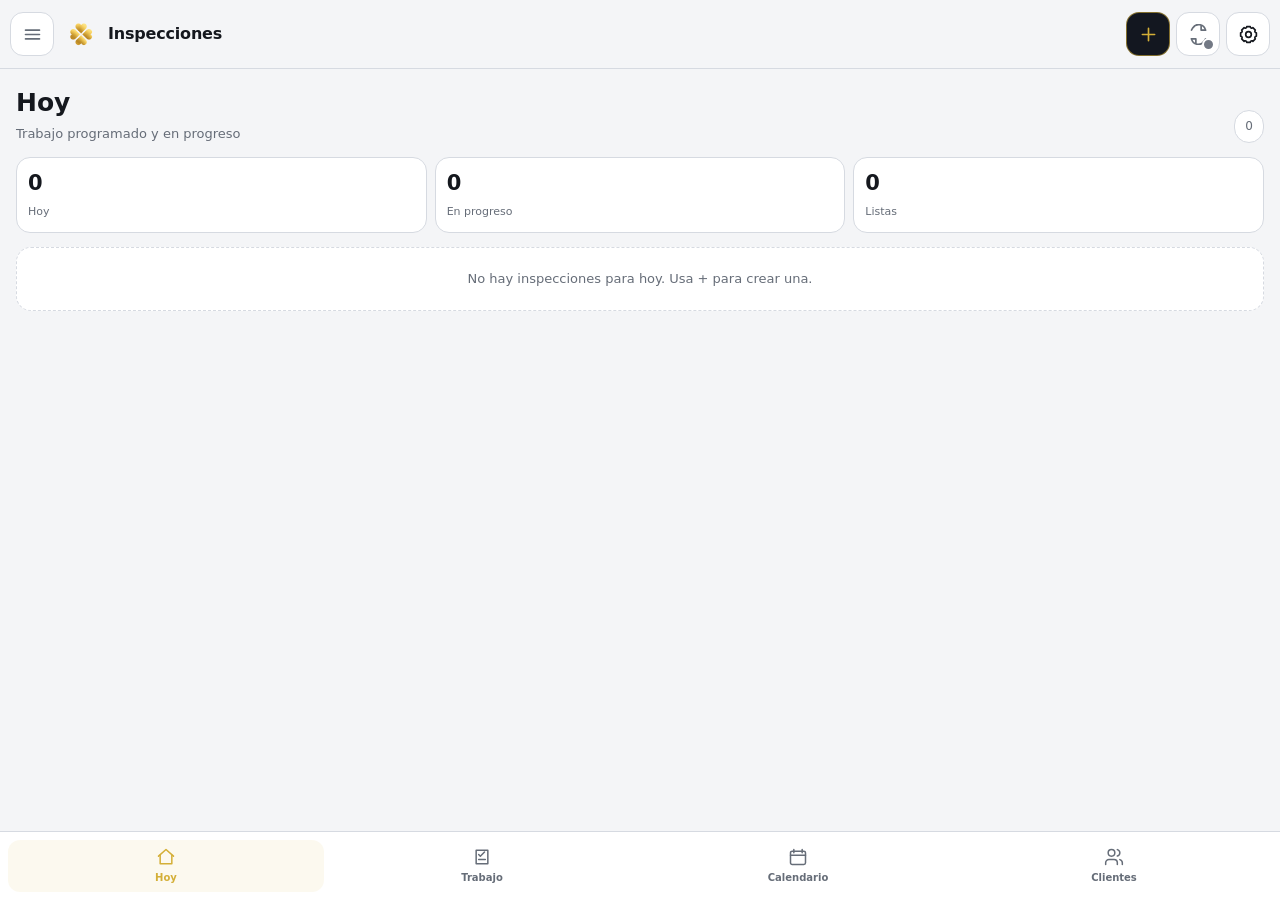
==== index.html @ 99ca2f62 "Implement approved Clover shared header v1.1 — Inspection v0.9.4 DEV Exact reviewed patch verified b" ====
<!doctype html>
<html lang="es-MX">
<head>
<meta charset="utf-8">
<meta name="viewport" content="width=device-width,initial-scale=1,maximum-scale=1,user-scalable=no,viewport-fit=cover">
<meta name="theme-color" content="#F4F5F7" id="themeMeta">
<meta name="apple-mobile-web-app-capable" content="yes">
<meta name="apple-mobile-web-app-status-bar-style" content="black-translucent" id="statusBarMeta">
<meta name="apple-mobile-web-app-title" content="Clover Inspecciones">
<link rel="manifest" href="./manifest.webmanifest">
<link rel="apple-touch-icon" href="./icon-192.png">
<link rel="stylesheet" href="./styles.css?v=094">
<link rel="stylesheet" href="./shared-header.css?v=094">
<title>Clover — Inspecciones</title>
<script>
(()=>{let theme='light';try{theme=localStorage.getItem('clover-inspection-theme')||'light'}catch(e){}if(theme==='system')theme=matchMedia('(prefers-color-scheme: dark)').matches?'dark':'light';const dark=theme==='dark';document.documentElement.dataset.theme=theme;document.documentElement.style.colorScheme=dark?'dark':'light';document.getElementById('themeMeta').content=dark?'#0F1117':'#F4F5F7';document.getElementById('statusBarMeta').content=dark?'black-translucent':'default'})();
</script>
</head>
<body>
<div id="updateBanner" class="update-banner hidden"><div><strong id="updateBannerText">Actualización disponible</strong><div class="small" id="updateBannerSub">Tus datos locales se conservarán.</div><div class="actions"><button id="updateLater" type="button">Más tarde</button><button id="updateNow" type="button" class="brand">Actualizar</button></div></div></div>

<header id="cloverHeader" class="app-topbar shared-shell-header" data-header-contract="1.1">
  <button id="workspaceMenuBtn" class="shell-iconbtn shell-menu shell-neutral" type="button" disabled aria-label="Cambiar espacio de trabajo" title="Cambiar espacio de trabajo"><svg viewBox="0 0 24 24" aria-hidden="true"><path d="M4 7h16M4 12h16M4 17h16"/></svg></button>
  <button id="cloverHomeBtn" class="shell-brandmark" type="button" disabled aria-label="Inicio de Clover" title="Inicio de Clover"><img src="./brand-mark.png" alt="" aria-hidden="true"></button>
  <div class="workspace-name"><strong id="brandSubtitle">Inspec<wbr>ciones</strong></div>
  <div class="shell-actions">
    <button id="globalNewBtn" class="shell-iconbtn shell-create" type="button" disabled aria-label="Nueva inspección" title="Nueva inspección"><svg viewBox="0 0 24 24" aria-hidden="true"><path d="M12 5v14M5 12h14"/></svg></button>
    <button id="syncNowBtn" class="shell-iconbtn shell-sync shell-neutral sync-state-local" type="button" disabled aria-label="Datos y sincronización" title="Datos y sincronización"><svg viewBox="0 0 24 24" aria-hidden="true"><path d="M20 7h-5V2"/><path d="M20 7a8 8 0 0 0-14.6-2.5L4 7"/><path d="M4 17h5v5"/><path d="M4 17a8 8 0 0 0 14.6 2.5L20 17"/></svg><span id="syncStatusDot" class="shell-status-dot" aria-hidden="true"></span></button>
    <button id="settingsBtn" class="shell-iconbtn shell-settings shell-neutral" type="button" disabled aria-label="Ajustes" title="Ajustes"><svg viewBox="0 0 24 24" aria-hidden="true"><path d="M12 15.2a3.2 3.2 0 1 0 0-6.4 3.2 3.2 0 0 0 0 6.4Z"/><path d="M19.4 15a1.7 1.7 0 0 0 .3 1.9l.1.1-2.8 2.8-.1-.1a1.7 1.7 0 0 0-1.9-.3 1.7 1.7 0 0 0-1 1.5V21h-4v-.1a1.7 1.7 0 0 0-1-1.5 1.7 1.7 0 0 0-1.9.3l-.1.1L4.2 17l.1-.1a1.7 1.7 0 0 0 .3-1.9A1.7 1.7 0 0 0 3.1 14H3v-4h.1a1.7 1.7 0 0 0 1.5-1 1.7 1.7 0 0 0-.3-1.9L4.2 7 7 4.2l.1.1a1.7 1.7 0 0 0 1.9.3 1.7 1.7 0 0 0 1-1.5V3h4v.1a1.7 1.7 0 0 0 1 1.5 1.7 1.7 0 0 0 1.9-.3l.1-.1L19.8 7l-.1.1a1.7 1.7 0 0 0-.3 1.9 1.7 1.7 0 0 0 1.5 1h.1v4h-.1a1.7 1.7 0 0 0-1.5 1Z"/></svg></button>
  </div>
</header>

<main id="workspaceView" class="workspace-shell">
  <section class="workspace-pane" data-workspace-pane="today">
    <div class="pagehead"><div><h1 id="todayTitle">Hoy</h1><p id="todaySub">Trabajo programado y en progreso</p></div><span id="todayCountPill" class="page-pill">0</span></div>
    <div class="summary"><div class="metric"><strong id="metricToday">0</strong><span id="metricTodayLabel">Hoy</span></div><div class="metric"><strong id="metricActive">0</strong><span id="metricActiveLabel">En progreso</span></div><div class="metric"><strong id="metricReady">0</strong><span id="metricReadyLabel">Listas</span></div></div>
    <div id="todayJobs" class="list"></div>
  </section>

  <section class="workspace-pane hidden" data-workspace-pane="work">
    <div class="pagehead"><div><h1 id="workTitle">Trabajo</h1><p id="workSub">Inspecciones locales</p></div><span id="activeWorkBadgePill" class="page-pill">0</span></div>
    <input id="workSearch" class="search" type="search" autocomplete="off" placeholder="Buscar cliente, ubicación o unidad…">
    <div id="workFilters" class="filterchips"><button type="button" class="filtertag active" data-work-filter="active">Activas</button><button type="button" class="filtertag" data-work-filter="ready">Listas</button><button type="button" class="filtertag" data-work-filter="complete">Completadas</button><button type="button" class="filtertag" data-work-filter="all">Todas</button></div>
    <div id="activeJobs" class="list"></div>
  </section>

  <section class="workspace-pane hidden" data-workspace-pane="calendar">
    <div class="pagehead"><div><h1 id="calendarTitle">Calendario</h1><p id="calendarSub">Inspecciones por fecha</p></div></div>
    <div class="calendar-jump"><button id="calendarToday" type="button" class="secondary-sheet compact">Hoy</button><span id="calendarSelectedLabel" class="small"></span></div>
    <section class="calendar-card"><div class="calendar-nav"><button id="calendarPrev" class="cal-nav-btn" type="button" aria-label="Mes anterior">‹</button><div id="calendarDateLabel" class="calendar-month"></div><button id="calendarNext" class="cal-nav-btn" type="button" aria-label="Mes siguiente">›</button></div><div id="calendarWeek" class="calendar-week"></div><div id="calendarGrid" class="calendar-grid"></div></section>
    <h3 id="calendarAgendaHeading" class="agenda-heading"></h3><div id="calendarJobs" class="agenda-list"></div>
  </section>

  <section class="workspace-pane hidden" data-workspace-pane="clients">
    <div class="pagehead"><div><h1 id="clientsTitle">Clientes</h1><p id="clientsSub">Inspecciones y equipos por cliente</p></div></div>
    <div id="clientsList" class="list"></div><div id="clientDetail" class="hidden"></div>
  </section>
</main>

<nav id="workspaceNav" class="bottomnav" aria-label="Navegación principal">
  <button type="button" class="navitem active" data-workspace-tab="today"><svg viewBox="0 0 24 24" aria-hidden="true"><path d="m3 11 9-8 9 8"/><path d="M5 10v10h14V10"/></svg><small id="navToday">Hoy</small></button>
  <button type="button" class="navitem" data-workspace-tab="work"><svg viewBox="0 0 24 24" aria-hidden="true"><path d="M5 4h14v16H5z"/><path d="m8 9 2 2 5-5M8 15h8"/></svg><small><span id="navWork">Trabajo</span> <span id="activeWorkBadge" class="nav-badge hidden"></span></small></button>
  <button type="button" class="navitem" data-workspace-tab="calendar"><svg viewBox="0 0 24 24" aria-hidden="true"><rect x="3" y="5" width="18" height="16" rx="2"/><path d="M7 3v4M17 3v4M3 10h18"/></svg><small id="navCalendar">Calendario</small></button>
  <button type="button" class="navitem" data-workspace-tab="clients"><svg viewBox="0 0 24 24" aria-hidden="true"><path d="M16 21v-2a4 4 0 0 0-4-4H6a4 4 0 0 0-4 4v2"/><circle cx="9" cy="7" r="4"/><path d="M22 21v-2a4 4 0 0 0-3-3.87M16 3.13a4 4 0 0 1 0 7.75"/></svg><small id="navClients">Clientes</small></button>
</nav>

<main id="inspectionView" class="inspection-shell hidden">
  <div class="work-mode-bar"><button id="backToWorkspace" type="button" class="work-back">← Trabajo</button><span id="currentInspectionType" class="inspection-type-pill"></span></div>

  <section class="card">
    <h2 id="sessionHeading"></h2>
    <div class="grid2">
      <div><label id="clientLabel"></label><input id="client" autocomplete="organization"></div>
      <div><label id="locationLabel"></label><input id="location" autocomplete="street-address"></div>
      <div><label id="techLabel"></label><input id="tech" autocomplete="name"></div>
      <div><label id="dateLabel"></label><input id="date" type="date"></div>
      <div style="grid-column:1/-1"><label id="sessionNotesLabel"></label><input id="sessionNotes"></div>
    </div>
  </section>

  <div class="toolbar"><button id="addUnit" type="button" class="add-unit"></button><span id="addUnitHelp" class="small"></span></div>
  <section class="card dashboard"><h2 id="unitsHeading"></h2><div class="fleet-progress"><div class="progress-track"><div id="fleetProgressBar" class="progress-bar"></div></div><div id="fleetProgressCopy" class="progress-copy"></div></div><div id="unitDashboard"></div></section>
  <div id="units"></div>
  <section class="card dashboard dashboard-bottom"><div class="fleet-progress"><div class="progress-track"><div id="fleetProgressBarBottom" class="progress-bar"></div></div><div id="fleetProgressCopyBottom" class="progress-copy"></div></div></section>
  <div class="toolbar"><button id="addUnitBottom" type="button" class="add-unit"></button></div>

  <section id="missingReviewCard" class="card missing"><h2 id="reviewHeading"></h2><div id="missingSummary" class="small"></div><div id="missingGroups"></div></section>
  <section class="card"><h2 id="closeHeading"></h2><div id="sessionFinishStatus" class="small"></div><div class="actions" style="margin-top:10px"><button id="finishSessionBtn" type="button" class="brand"></button></div></section>
  <div id="bottomActionStatus" class="bottom-status"></div>
  <div class="actions"><button id="backupBtn" type="button" class="primary"></button><button id="findingsCsvBtn" type="button"></button><button id="pdfBtn" type="button"></button><button id="clearBtn" type="button" class="danger"></button></div>
</main>
<button id="floatSave" type="button" class="float-save screen"></button>

<div id="sheetBackdrop" class="backdrop hidden"></div>
<section id="sheet" class="sheet hidden" aria-modal="true"></section>
<input id="importFile" type="file" accept=".json,application/json" hidden>

<dialog id="pdfDialog">
  <div class="dialog-head"><h2 id="pdfDialogTitle"></h2></div>
  <div class="dialog-body"><div id="pdfDialogHelp" class="small"></div><div id="pdfUnitOptions"></div><div id="pdfDialogStatus" class="small"></div><div class="dialog-actions"><button id="pdfCancelBtn" type="button"></button><button id="pdfGenerateBtn" type="button" class="brand"></button></div></div>
</dialog>

<dialog id="guidedPhotoDialog" class="guided-dialog">
  <div class="dialog-head"><h2 id="guidedPhotoDialogTitle"></h2><button id="guidedPhotoClose" type="button" aria-label="Cerrar">×</button></div>
  <div class="dialog-body">
    <div id="guidedPhotoProgress" class="guided-progress"></div>
    <div id="guidedPhotoCard" class="guided-card"><div class="guided-meta"><span id="guidedPhotoQid" class="qid"></span><span id="guidedPhotoRequirement"></span></div><h3 id="guidedPhotoTitle"></h3><p id="guidedPhotoHelp"></p><div id="guidedPhotoPreview" class="guided-preview hidden"><img id="guidedPhotoPreviewImg" alt=""></div><label id="guidedPhotoCaptureLabel" class="guided-capture"><span id="guidedPhotoCaptureText"></span><input id="guidedPhotoInput" type="file" accept="image/*"></label><div id="guidedPhotoPending"></div></div>
    <div class="dialog-actions guided-actions"><button id="guidedPhotoSkip" type="button"></button><button id="guidedPhotoRetake" type="button" class="hidden"></button><button id="guidedPhotoUse" type="button" class="brand hidden"></button><button id="guidedPhotoReviewSkipped" type="button" class="hidden"></button><button id="guidedPhotoOptional" type="button" class="brand hidden"></button><button id="guidedPhotoFinish" type="button"></button></div>
  </div>
</dialog>

<!-- Compatibility nodes used by the proven inspection engine; values are surfaced in Settings sheet. -->
<div class="hidden"><h1 id="headerTitle"></h1><p id="headerSub"></p><span id="versionChip"></span><div id="settingsHeading"></div><label id="languageLabel"></label><label id="themeLabel"></label><select id="languageSelect"><option value="es">Español</option><option value="en">English</option></select><select id="themeSelect"><option value="light">Claro</option><option value="dark">Oscuro</option><option value="system">Automático</option></select><div id="saveTitle"></div><div id="saveSub"></div><button id="settingsCloseBtn"></button><button id="persistBtn"></button><button id="importBtn"></button></div>

<script>window.CLOVER_PACKAGE_LANG='es';</script>
<script src="./shared-header.js?v=094"></script>
<script src="./app.js?v=094"></script>
</body>
</html>
---- styles.css ----
:root{
  --clover-bg:#E7E9EC;--clover-bg-secondary:#D9DCE1;--clover-surface:#F4F5F6;--clover-surface-strong:#ECEEF0;
  --clover-input:#FCFCFB;--clover-border:#B8BCC2;--clover-border-strong:#969CA5;
  --clover-text:#1A1D22;--clover-text-bright:#0F1116;--clover-text-muted:#666B73;
  --clover-dark:#131720;--clover-dark-2:#0F1116;--clover-gold:#D4AF37;--clover-gold-bright:#E2AE20;
  --clover-green:#2E7D32;--clover-green-soft:#E6F3E8;--clover-monitor:#4E8A62;--clover-monitor-soft:#E8F2EB;
  --clover-coral:#D94B4B;--clover-coral-soft:#F8E8E8;--clover-major:#A92F3A;--clover-major-soft:#F5E4E7;
  --clover-neutral:#5F6670;--clover-neutral-soft:#ECEEF1;--clover-link:#347FAE;
  --shadow:0 8px 24px rgba(15,17,22,.08)
}
*{box-sizing:border-box}
html{scroll-behavior:smooth}
body{margin:0;background:var(--clover-bg);font-family:system-ui,-apple-system,BlinkMacSystemFont,"Segoe UI",Roboto,Arial,sans-serif;color:var(--clover-text);font-size:16px;line-height:1.4}
button,input,select,textarea{font:inherit}
button{cursor:pointer}
header{background:var(--clover-dark);color:#fff;border-bottom:4px solid var(--clover-gold);padding:16px}
.head{max-width:1040px;margin:auto;display:flex;gap:14px;align-items:center}.head-copy{flex:1;min-width:0}.head-tools{margin-left:auto;display:flex;align-items:center}.settings-trigger{display:inline-flex;align-items:center;gap:7px;min-height:42px;padding:8px 10px;border:1px solid #4A505B;border-radius:12px;background:#1D222C;color:#F3F4F5;white-space:nowrap}.settings-trigger .dot{margin:0;width:9px;height:9px}.settings-trigger .gear{color:var(--clover-gold);font-size:17px}.head img{width:78px;height:78px;object-fit:contain;background:#fff;border-radius:16px;padding:6px}.head h1{font-size:22px;line-height:1.16;margin:0;color:#fff}.head p{margin:6px 0 0;color:#D7DADE;font-size:14px}.version-chip{display:inline-block;margin-top:6px;color:var(--clover-gold);font-weight:800;font-size:12px}
main{max-width:1040px;margin:auto;padding:14px 14px 110px}.card,.notice,.feedback,.settings-panel{background:var(--clover-surface);border:1px solid var(--clover-border);border-radius:18px;padding:14px;margin:12px 0;box-shadow:0 1px 0 rgba(255,255,255,.5)}
.notice{border-left:5px solid var(--clover-gold)}.feedback{background:#EEF0F2}.settings-panel{border-top:3px solid var(--clover-gold)}.settings-head{display:flex;align-items:center;justify-content:space-between;gap:10px;margin-bottom:8px}.settings-head h2{margin:0}.settings-grid{display:grid;grid-template-columns:1fr;gap:10px}.settings-save{display:flex;gap:10px;align-items:flex-start;padding:10px;border:1px solid var(--clover-border);border-radius:12px;background:var(--clover-surface-strong)}@media(min-width:720px){.settings-grid{grid-template-columns:1fr 1fr}}.save-left{display:flex;gap:10px;align-items:flex-start}.dot{width:12px;height:12px;border-radius:50%;background:var(--clover-gold);margin-top:7px;flex:0 0 auto}.dot.ok{background:var(--clover-green)}.dot.bad{background:var(--clover-coral)}.save-title{font-weight:900;font-size:17px}.small{font-size:13px;color:var(--clover-text-muted)}
h2{margin:0 0 10px;font-size:20px;color:var(--clover-dark)}h3{margin:0 0 8px;font-size:18px}
label{display:block;font-weight:800;margin:9px 0 5px}.q-label{display:block}.q-meta{display:flex;gap:7px;align-items:center;flex-wrap:wrap;margin-bottom:5px}.q-text{display:block;font-weight:900}.required-tag{font-size:11px;color:#66520E;background:#FFF6CF;border:1px solid #DDC875;border-radius:999px;padding:2px 7px;font-weight:850}.q-label .q-text{font-weight:800}.qid{display:inline-flex;align-items:center;justify-content:center;min-width:42px;padding:2px 7px;border-radius:999px;background:#FFF8DD;border:1px solid #DDC36A;color:#775F12;font-size:12px;font-weight:900;letter-spacing:.02em}.optional-tag{font-size:11px;color:var(--clover-text-muted);font-weight:700}
input,select,textarea{width:100%;font-size:16px;min-height:46px;padding:10px 12px;border:1px solid var(--clover-border);border-radius:12px;background:var(--clover-input);color:var(--clover-text);outline:none}select{-webkit-appearance:none;appearance:none;padding-right:38px;background-image:linear-gradient(45deg,transparent 50%,var(--clover-text-muted) 50%),linear-gradient(135deg,var(--clover-text-muted) 50%,transparent 50%);background-position:calc(100% - 18px) 52%,calc(100% - 12px) 52%;background-size:6px 6px,6px 6px;background-repeat:no-repeat}input:focus,select:focus,textarea:focus{border-color:#8D7A35;box-shadow:0 0 0 3px rgba(212,175,55,.16)}textarea{min-height:82px;resize:vertical}input[type="date"]{display:block;width:100%!important;max-width:100%!important;min-width:0!important;inline-size:100%!important;max-inline-size:100%!important;min-inline-size:0!important;-webkit-appearance:none;appearance:none;overflow:hidden}.grid2,.grid3{display:grid;grid-template-columns:1fr;gap:10px}.grid2>*,.grid3>*{min-width:0}@media(min-width:720px){.grid2{grid-template-columns:1fr 1fr}.grid3{grid-template-columns:repeat(3,1fr)}}
button{min-height:44px;padding:10px 14px;border-radius:12px;border:1px solid var(--clover-border);background:var(--clover-input);color:var(--clover-text);font-weight:850}.primary{background:var(--clover-dark);border-color:var(--clover-dark);color:#fff}.brand{background:var(--clover-gold);border-color:var(--clover-gold);color:var(--clover-dark-2)}.add-unit{background:var(--clover-dark);border-color:var(--clover-dark);color:#fff}.add-unit::first-letter{color:var(--clover-gold)}.danger{color:var(--clover-coral);border-color:#D9A9A9}.toolbar,.actions{display:flex;gap:8px;flex-wrap:wrap;align-items:center}#addUnit,#addUnitBottom{margin-left:auto;margin-right:auto}
.unit-card{background:var(--clover-surface);border:1px solid var(--clover-border-strong);border-radius:18px;padding:14px;margin:14px 0;box-shadow:var(--shadow);scroll-margin-top:10px}.unit-head{display:flex;justify-content:space-between;align-items:flex-start;gap:10px}.unit-title{font-size:22px;font-weight:950;color:var(--clover-dark)}.badge{display:inline-flex;align-items:center;border-radius:999px;padding:5px 9px;background:var(--clover-neutral-soft);font-size:12px;font-weight:800;margin:3px 4px 2px 0}.badge.complete{background:#FFF6CF;color:#66520E;border:1px solid #DDC875}.badge.finalized{background:var(--clover-green-soft);color:#245F2A;border:1px solid #A9D1AD}.badge.finding{background:var(--clover-coral-soft);color:#8D3333;border:1px solid #E6B4B4}.unit-open{flex:1;min-width:0;border:0;background:transparent;padding:0;text-align:left;display:flex;justify-content:space-between;gap:10px;align-items:flex-start;color:inherit}.unit-open:hover{background:transparent}.unit-open>span:first-child{min-width:0}.unit-chevron{font-size:20px;color:var(--clover-text-muted);padding:5px 2px}.unit.collapsed .unit-content{display:none}.unit.collapsed{box-shadow:none}.unit.collapsed .unit-head{align-items:center}
.steps{margin-top:12px}.step{border:1px solid var(--clover-border);border-radius:15px;overflow:hidden;margin:10px 0;background:var(--clover-input);scroll-margin-top:10px}.step summary{list-style:none;cursor:pointer;background:var(--clover-surface-strong);padding:13px;display:flex;gap:11px;align-items:flex-start}.step summary::-webkit-details-marker{display:none}.num{display:flex;align-items:center;justify-content:center;min-width:42px;height:42px;border-radius:50%;background:var(--clover-dark);color:var(--clover-gold);font-weight:950;border:1px solid #2D3440}.step-title{font-weight:950;font-size:18px;color:var(--clover-dark)}.step-subtitle{display:block;color:var(--clover-text-muted);font-size:12px;margin-top:2px}.step-status{display:block;color:var(--clover-text-muted);font-size:13px;margin-top:4px}.step-status.complete{color:#6B5715;font-weight:850}.step-body{padding:14px;border-top:1px solid var(--clover-border)}
.quick{display:flex;gap:7px;flex-wrap:wrap}.chip{position:relative}.chip input{position:absolute;opacity:0;pointer-events:none}.chip span{display:inline-flex;align-items:center;justify-content:center;min-height:40px;padding:8px 12px;border:1px solid var(--clover-border);border-radius:999px;background:var(--clover-input);font-size:14px;font-weight:750}.chip input:checked+span{background:#FBEAEC;border-color:var(--clover-coral);color:#963839}
.check-item{border:1px solid #C9CDD2;border-radius:13px;padding:11px;margin:9px 0;background:#FAFAF9}.item-name{font-weight:900;margin-bottom:8px;display:block}.item-name .qid{margin-top:0}.item-name .q-text{font-size:16px;line-height:1.25}.item-help{font-size:12px;color:var(--clover-text-muted);margin:-3px 0 9px}.status-control{display:grid;grid-template-columns:minmax(126px,.9fr) minmax(150px,1.35fr);gap:8px;align-items:stretch;min-width:0}.status-primary,.status-more{min-height:52px;min-width:0}.status-primary{border:1px solid #9DBFA0;background:var(--clover-green-soft);color:#245F2A;white-space:normal;overflow-wrap:normal;word-break:normal;hyphens:none;line-height:1.15;padding:8px 7px;display:flex;align-items:center;justify-content:center;text-align:center}.status-primary.active{background:var(--clover-green);border-color:var(--clover-green);color:#fff}.status-more{border:1px solid var(--clover-border);background:var(--clover-input);font-weight:850;font-size:15px;padding:8px 32px 8px 10px;white-space:nowrap}.status-more.monitor-selected{border-color:var(--clover-monitor);background:var(--clover-monitor-soft);color:#2F6942}.status-more.repair-selected{border-color:var(--clover-coral);background:var(--clover-coral-soft);color:#913434}.status-more.major-selected{border-color:var(--clover-major);background:var(--clover-major-soft);color:#7A2630}.status-more.neutral-selected{border-color:#90959C;background:var(--clover-neutral-soft);color:#4D535B}.status-more.observed-selected{border-color:var(--clover-coral);background:var(--clover-coral-soft);color:#913434}.status-more.functional-selected{border-color:var(--clover-coral);background:var(--clover-coral-soft);color:#913434}
@media(max-width:380px){.status-control{grid-template-columns:1fr}.status-primary,.status-more{width:100%}}
.detail{display:none;margin-top:10px;padding-top:10px;border-top:1px dashed #C8CCD1}.check-item.show-detail .detail{display:block}.detail .classification-wrap.hidden,.detail .unable-wrap.hidden{display:none}.history-select{margin-top:4px}.history-extra{display:none;margin-top:10px;padding-top:10px;border-top:1px dashed #C8CCD1}.check-item.show-history-extra .history-extra{display:block}
.search-wrap{position:relative}.search-wrap.has-clear input{padding-right:44px}.search-clear{position:absolute;right:7px;top:50%;transform:translateY(-50%);z-index:3;width:32px;min-width:32px;height:32px;min-height:32px;padding:0;border-radius:50%;border:1px solid var(--clover-border);background:var(--clover-surface);color:var(--clover-text-muted);font-size:22px;line-height:1}.search-clear:focus{outline:2px solid var(--clover-gold);outline-offset:1px}.suggest{position:absolute;z-index:100;left:0;right:0;top:100%;background:#fff;border:1px solid var(--clover-border);border-radius:11px;box-shadow:var(--shadow);overflow:hidden}.suggest.hidden{display:none}.suggest button{width:100%;border:0;border-radius:0;text-align:left;background:#fff;border-bottom:1px solid #E6E8EB}.hidden{display:none!important}.other-input{margin-top:10px}
.capacity-wrap{display:grid;grid-template-columns:minmax(0,1fr) auto;gap:8px}.unit-toggle{display:inline-flex;border:1px solid var(--clover-border);border-radius:12px;overflow:hidden;background:var(--clover-input);min-height:46px}.unit-toggle button{border:0;border-radius:0;min-width:54px;background:var(--clover-input);color:var(--clover-text-muted)}.unit-toggle button.active{background:var(--clover-dark);color:var(--clover-gold)}
.mark-normal{background:#EDF3EE;border-color:#B7CBBB;color:#2D6438}.continue{margin-top:10px;background:#D7DADE;border-color:#C2C6CB;color:#5A6068}.continue.ready{background:var(--clover-gold);border-color:var(--clover-gold);color:var(--clover-dark-2)}
.req-badge{display:inline-flex;margin-left:5px;padding:2px 7px;border-radius:999px;background:#FFF3C2;border:1px solid #D8BC55;color:#6E5710;font-size:11px;font-weight:850}.evidence-requirement{vertical-align:middle}.baseline-progress{padding:9px 10px;background:#EEF0F2;border-radius:10px;border:1px solid #D4D7DB;margin-bottom:10px}.concern-detail{margin-top:10px;padding:12px;border:1px solid var(--clover-border);border-left:4px solid var(--clover-gold);border-radius:12px;background:#F8F8F7}.concern-title{font-size:16px;margin-bottom:8px}.evidence-slot{border:1px solid var(--clover-border);border-radius:14px;background:#F7F8F8;padding:12px;margin:10px 0}.evidence-slot h4{margin:0 0 4px;font-size:16px}.evidence-slot h4 .q-text{font-size:16px;line-height:1.25}.evidence-slot p{margin:0 0 10px;color:var(--clover-text-muted);font-size:12px}.ev-label{position:relative;min-height:48px;border:1px solid #AEB8C0;border-radius:11px;display:flex;align-items:center;justify-content:center;font-weight:850;background:#F9FAFA;text-align:center;padding:9px}.ev-label input{position:absolute;inset:0;width:100%;height:100%;opacity:0}.media-limit{margin:6px 2px 0!important;font-size:11px!important;color:var(--clover-text-muted)!important}.photo-preview-grid{display:grid;grid-template-columns:repeat(3,minmax(0,1fr));gap:8px;margin-top:10px}.photo-preview{position:relative;border:1px solid var(--clover-border);border-radius:10px;overflow:hidden;background:#ECEFF1;min-height:90px}.photo-preview img{width:100%;height:105px;object-fit:cover;display:block}.photo-preview .file-meta{padding:6px;font-size:11px;color:var(--clover-text-muted);word-break:break-word}.delete-media{position:absolute;right:5px;top:5px;width:32px;height:32px;min-height:32px;border-radius:50%;border:0;background:rgba(169,47,58,.94);color:#fff;padding:0;font-size:18px;display:flex;align-items:center;justify-content:center}
.dashboard .unit-nav{display:block;width:100%;text-align:left;margin:7px 0;background:#FAFAF9}.dashboard .unit-nav:hover{border-color:#9A8A4E}.fleet-progress{margin:8px 0 12px}.progress-track{height:12px;background:#D1D4D8;border-radius:999px;overflow:hidden}.progress-bar{height:100%;width:0;background:var(--clover-gold);transition:width .2s ease}.progress-copy{display:flex;justify-content:space-between;gap:8px;flex-wrap:wrap;margin-top:6px;font-size:13px;color:var(--clover-text-muted)}
.missing{border-left:5px solid var(--clover-gold)}.missing-unit{border:1px solid var(--clover-border);border-radius:12px;margin:8px 0;background:#FAFAF9;overflow:hidden}.missing-unit>summary{list-style:none;padding:11px 12px;cursor:pointer;font-weight:900}.missing-unit>summary::-webkit-details-marker{display:none}.missing-unit-body{padding:0 12px 12px}.missing-group{padding:9px 0;border-top:1px solid #DFE1E4}.missing-group:first-child{border-top:0}.jump{display:block;width:100%;text-align:left;margin-top:6px}.unit-footer{margin-top:12px;padding-top:12px;border-top:1px solid var(--clover-border);display:flex;justify-content:space-between;gap:8px;flex-wrap:wrap;align-items:center}.unit-progress-copy{font-size:13px;color:var(--clover-text-muted)}.finish-unit{background:var(--clover-dark);color:#fff;border-color:var(--clover-dark)}.finish-unit.ready{background:var(--clover-gold);color:var(--clover-dark-2);border-color:var(--clover-gold)}.finish-unit.finalized{background:var(--clover-green);color:#fff;border-color:var(--clover-green)}
.bottom-status{margin:9px 0;font-size:13px;color:var(--clover-text-muted)}.float-save{position:fixed;z-index:9999;right:12px;bottom:calc(12px + env(safe-area-inset-bottom,0px));border:0;border-radius:999px;background:var(--clover-green);color:white;box-shadow:0 5px 18px rgba(0,0,0,.16);min-width:0;min-height:38px;padding:7px 11px;font-size:13px;transition:opacity .18s ease,transform .18s ease}.float-save.saving{background:#7A692D}.float-save.error{background:var(--clover-coral)}.float-save.toast-hidden{opacity:0;pointer-events:none;transform:translateY(8px)}
.summary-find{border:1px solid var(--clover-border);border-left:4px solid var(--clover-coral);padding:9px;border-radius:9px;margin:8px 0;background:#FAFAF9}.summary-find.monitor{border-left-color:var(--clover-monitor)}.summary-find.neutral{border-left-color:#7B828A}.finalize-hint{padding:10px;border-radius:10px;background:#F0F1F2;color:var(--clover-text-muted);font-size:13px;margin:10px 0}.timestamp-note{font-size:12px;color:var(--clover-text-muted);margin-top:8px}

body[data-theme="dark"]{--clover-bg:#181B21;--clover-bg-secondary:#11141A;--clover-surface:#22262D;--clover-surface-strong:#292E36;--clover-input:#171A1F;--clover-border:#454B55;--clover-border-strong:#5A626E;--clover-text:#E7E8EA;--clover-text-bright:#FAFAFA;--clover-text-muted:#A6ABB2;--clover-neutral-soft:#30353D;--clover-green-soft:#1D3423;--clover-monitor-soft:#21372A;--clover-coral-soft:#3A2325;--clover-major-soft:#372126;--shadow:0 8px 24px rgba(0,0,0,.22)}
body[data-theme="dark"] h2,body[data-theme="dark"] .unit-title,body[data-theme="dark"] .step-title{color:var(--clover-text-bright)}
body[data-theme="dark"] .feedback,body[data-theme="dark"] .baseline-progress,body[data-theme="dark"] .finalize-hint{background:#292E35}
body[data-theme="dark"] .check-item,body[data-theme="dark"] .evidence-slot,body[data-theme="dark"] .concern-detail,body[data-theme="dark"] .dashboard .unit-nav,body[data-theme="dark"] .missing-unit,body[data-theme="dark"] .summary-find,body[data-theme="dark"] .pdf-unit-option{background:#1B1E24}
body[data-theme="dark"] .suggest,body[data-theme="dark"] .suggest button{background:#20242B;color:var(--clover-text);border-color:var(--clover-border)}body[data-theme="dark"] .add-unit{background:#262B33;border-color:#626A76;color:var(--clover-text-bright);box-shadow:inset 0 0 0 1px rgba(255,255,255,.03)}body[data-theme="dark"] .search-clear{background:#292E36;border-color:#626A76;color:#E7E8EA}
body[data-theme="dark"] .status-primary{background:#1D3423;color:#A9D8B0}body[data-theme="dark"] .status-primary.active{background:var(--clover-green);color:#fff}
body[data-theme="dark"] .ev-label{background:#20242B}body[data-theme="dark"] .dialog-body{background:var(--clover-surface)}
dialog{border:1px solid var(--clover-border-strong);border-radius:18px;padding:0;max-width:620px;width:calc(100% - 28px);box-shadow:0 20px 60px rgba(0,0,0,.25)}dialog::backdrop{background:rgba(15,17,22,.48)}.dialog-head{background:var(--clover-dark);color:#fff;padding:14px 16px;border-bottom:3px solid var(--clover-gold)}.dialog-head h2{color:#fff;margin:0}.dialog-body{padding:15px;background:var(--clover-surface)}.pdf-unit-option{display:flex;gap:10px;align-items:flex-start;padding:9px;border:1px solid var(--clover-border);border-radius:10px;margin:7px 0;background:#FAFAF9}.pdf-unit-option input{width:20px;min-height:20px;margin-top:2px}.dialog-actions{display:flex;gap:8px;justify-content:flex-end;flex-wrap:wrap;margin-top:14px}

.guided-photo-start{width:100%;margin:4px 0 5px}.guided-photo-start.guided-complete{background:var(--clover-green);border-color:var(--clover-green);color:#fff}.guided-photo-help{margin:0 2px 12px}.guided-dialog{max-width:520px}.guided-dialog .dialog-head{display:flex;align-items:center;justify-content:space-between;gap:10px}.guided-dialog .dialog-head button{min-height:38px;padding:5px 10px;background:transparent;color:#fff;border-color:#626A76}.guided-progress{font-weight:800;color:var(--clover-text-muted);margin-bottom:12px}.guided-card{border:1px solid var(--clover-border);border-radius:14px;background:var(--clover-surface);padding:14px}.guided-card.guided-state{background:var(--clover-surface)}.guided-meta{display:flex;align-items:center;gap:7px;margin-bottom:8px}.guided-card h3{margin:0 0 5px;font-size:22px;line-height:1.15}.guided-card>p{margin:0 0 14px;color:var(--clover-text-muted)}.guided-capture{position:relative;display:flex;min-height:76px;align-items:center;justify-content:center;border:2px solid var(--clover-gold);border-radius:14px;background:var(--clover-gold);color:var(--clover-dark-2);font-size:19px;font-weight:900;text-align:center;padding:12px}.guided-capture input{position:absolute;inset:0;width:100%;height:100%;opacity:0}.guided-preview{border:1px solid var(--clover-border);border-radius:12px;overflow:hidden;background:var(--clover-neutral-soft);margin-top:10px}.guided-preview img{width:100%;max-height:360px;object-fit:contain;display:block}.guided-actions{justify-content:space-between}.guided-actions button{flex:1 1 130px}.guided-success{padding:14px;border-radius:12px;background:var(--clover-green-soft);color:var(--clover-green);font-weight:850}.guided-state-title{font-weight:900;margin-bottom:7px}.guided-pending-row{display:flex;gap:8px;padding:7px 0;border-bottom:1px solid var(--clover-border)}.guided-pending-row:last-child{border-bottom:0}.guided-pending-row b{min-width:42px;color:var(--clover-gold-bright)}
body[data-theme="dark"] .guided-card{background:#1B1E24}body[data-theme="dark"] .guided-success{color:#A9D8B0}
@media(max-width:560px){.head{align-items:flex-start}.head img{width:66px;height:66px}.head h1{font-size:19px}.settings-trigger{padding:7px 8px}.settings-trigger .save-mini-text{display:none}.unit-head{align-items:flex-start}.remove{padding:8px 10px}.photo-preview-grid{grid-template-columns:repeat(2,minmax(0,1fr))}.toolbar .small{flex-basis:100%}.actions>button{flex:1 1 180px}.float-save{font-size:13px;min-width:0}}
@media(max-width:360px){main{padding-left:9px;padding-right:9px}.card,.notice,.feedback,.settings-panel,.unit-card{padding:11px;border-radius:14px}.step-body{padding:10px}.step summary{padding:10px}.num{min-width:38px;height:38px}.step-title{font-size:16px}}

.workspace-shell{max-width:1040px;margin:auto;padding:14px 14px 100px}.workspace-hero{display:flex;align-items:center;justify-content:space-between;gap:12px;margin:8px 0 14px}.workspace-hero h2{margin:0}.workspace-pane{min-height:420px}.workspace-section-head{display:flex;align-items:center;justify-content:space-between;gap:10px;margin:8px 0 12px}.workspace-section-head h2{margin:0}.work-card{background:var(--clover-surface);border:1px solid var(--clover-border);border-radius:16px;padding:13px;margin:10px 0;box-shadow:0 2px 10px rgba(15,17,22,.05)}.work-card-top{display:flex;justify-content:space-between;gap:10px;align-items:flex-start}.work-client{font-size:18px;font-weight:950;color:var(--clover-dark)}.work-type{font-size:13px;color:var(--clover-text-muted);font-weight:750;margin-top:2px}.work-status{font-size:11px;font-weight:850;border:1px solid var(--clover-border);border-radius:999px;padding:4px 7px;background:var(--clover-neutral-soft);text-align:right}.work-status.done{background:var(--clover-green-soft);color:var(--clover-green)}.work-meta{font-size:12px;color:var(--clover-text-muted);margin:9px 0}.work-progress{height:7px;background:var(--clover-bg-secondary);border-radius:999px;overflow:hidden}.work-progress>div{height:100%;background:var(--clover-gold)}.work-card-bottom{display:flex;align-items:center;justify-content:space-between;margin-top:9px}.work-card-bottom span{font-weight:900}.work-card-bottom button{min-width:110px}.workspace-nav{position:fixed;left:50%;transform:translateX(-50%);bottom:0;z-index:40;width:min(100%,1040px);display:grid;grid-template-columns:repeat(4,1fr);background:var(--clover-dark);border-top:3px solid var(--clover-gold);padding:6px max(6px,env(safe-area-inset-right)) calc(6px + env(safe-area-inset-bottom)) max(6px,env(safe-area-inset-left))}.workspace-nav button{background:transparent;border:0;color:#D5D8DD;border-radius:9px;min-height:48px;padding:5px 3px;font-size:12px}.workspace-nav button.active{background:#262B33;color:var(--clover-gold)}.nav-badge{display:inline-flex;min-width:17px;height:17px;align-items:center;justify-content:center;border-radius:999px;background:var(--clover-coral);color:white;font-size:10px;margin-left:3px}.empty-state{padding:24px 14px;text-align:center;color:var(--clover-text-muted);border:1px dashed var(--clover-border);border-radius:14px}.client-row{width:100%;display:flex;justify-content:space-between;align-items:center;text-align:left;margin:8px 0;background:var(--clover-surface)}.client-row span:first-child{display:flex;flex-direction:column}.client-row small{font-size:12px;color:var(--clover-text-muted);margin-top:2px}.calendar-controls{display:grid;grid-template-columns:44px 1fr 44px;gap:8px;align-items:center;margin-bottom:10px}.calendar-controls strong{text-align:center}.inspection-topbar{display:flex;justify-content:space-between;align-items:center;gap:10px;margin:0 0 10px}.inspection-type-pill{display:inline-flex;border-radius:999px;padding:6px 9px;background:#FFF6CF;border:1px solid #DDC875;color:#66520E;font-size:12px;font-weight:850}.update-banner{position:sticky;top:0;z-index:60;background:#FFF6CF;border-bottom:1px solid #DDC875;padding:9px 14px}.update-inner{max-width:1040px;margin:auto;display:flex;gap:8px;align-items:center;justify-content:space-between;flex-wrap:wrap}.update-inner span{font-weight:800;color:#66520E}.new-inspection{background:var(--clover-gold);border-color:var(--clover-gold);color:var(--clover-dark)}body[data-theme="dark"] .work-card,body[data-theme="dark"] .client-row{background:#1B1E24}.inspection-open .workspace-nav{display:none}@media(max-width:560px){.workspace-hero{align-items:flex-start}.workspace-hero .new-inspection{flex:0 0 auto;padding-left:10px;padding-right:10px}.work-card-top{flex-direction:column}.work-status{align-self:flex-start}.inspection-topbar{align-items:flex-start}.workspace-nav button{font-size:11px}}


/* ================================================================
   v0.9.1 DEV — Advisor Prospects shell parity
   Shell/component values intentionally mirror the Advisor PWA.
   ================================================================ */
:root{
  --advisor-bg:#F4F5F7;--advisor-bg2:#FFFFFF;--advisor-card:#FFFFFF;--advisor-card2:#F0F2F5;
  --advisor-gold:#D4AF37;--advisor-text:#15181E;--advisor-muted:#666D78;--advisor-danger:#E24B4B;
  --advisor-ok:#5CA66F;--advisor-blue:#5AA7E8;--advisor-line:#D6DAE1;--advisor-input:#FFFFFF;
  --advisor-overlay:rgba(22,25,31,.36);--advisor-shadow:rgba(18,22,28,.10);
  --safe-bottom:env(safe-area-inset-bottom,0px);--topbar-bg:rgba(244,245,247,.96);--bottomnav-bg:rgba(255,255,255,.97);
}
body[data-theme="dark"]{
  --advisor-bg:#0F1117;--advisor-bg2:#0B0E13;--advisor-card:#131720;--advisor-card2:#191E28;
  --advisor-text:#F6F7F9;--advisor-muted:#A6ABB5;--advisor-line:#2B313D;--advisor-input:#151A23;
  --advisor-overlay:rgba(0,0,0,.62);--advisor-shadow:rgba(0,0,0,.22);
  --topbar-bg:rgba(15,17,23,.96);--bottomnav-bg:rgba(11,14,19,.97);
}
/* Re-map Inspection tokens to the same app family. */
body{
  --clover-bg:var(--advisor-bg);--clover-bg-secondary:var(--advisor-bg2);--clover-surface:var(--advisor-card);--clover-surface-strong:var(--advisor-card2);
  --clover-input:var(--advisor-input);--clover-border:var(--advisor-line);--clover-border-strong:var(--advisor-line);
  --clover-text:var(--advisor-text);--clover-text-bright:var(--advisor-text);--clover-text-muted:var(--advisor-muted);
  --clover-dark:#0F1117;--clover-dark-2:#0B0E13;--clover-gold:#D4AF37;--clover-gold-bright:#E2AE20;
  background:var(--advisor-bg);color:var(--advisor-text);font-family:-apple-system,BlinkMacSystemFont,"SF Pro Text",Inter,system-ui,sans-serif;
  min-height:100vh;max-width:100%;overflow-x:hidden;
}
html{max-width:100%;overflow-x:hidden;-webkit-text-size-adjust:100%;scroll-behavior:auto}
button{-webkit-tap-highlight-color:transparent}
.hidden{display:none!important}

/* Exact Advisor-style shell */
.app-topbar{position:sticky;top:0;z-index:30;display:flex;align-items:center;justify-content:space-between;padding:calc(12px + env(safe-area-inset-top,0px)) 18px 12px;background:var(--topbar-bg);border-bottom:1px solid var(--advisor-line);backdrop-filter:blur(18px);-webkit-backdrop-filter:blur(18px)}
.app-brand{display:flex;align-items:center;gap:11px;min-width:0}.app-brandmark{display:grid;place-items:center;width:42px;height:42px;flex:0 0 auto}.app-brandmark img{display:block;width:38px;height:38px;object-fit:contain}.app-brand-copy{min-width:0}.app-brand strong{display:block;font-size:19px;line-height:1.05;color:var(--advisor-text)}.app-brand small{display:block;color:var(--advisor-muted);font-size:11px;letter-spacing:.11em;text-transform:uppercase;margin-top:3px;white-space:nowrap;overflow:hidden;text-overflow:ellipsis;max-width:45vw}
.app-top-actions{display:flex;gap:8px;align-items:center}.iconbtn{display:grid;place-items:center;min-width:46px;min-height:46px;border:0;border-radius:13px;background:var(--advisor-card);color:var(--advisor-text);padding:0;box-shadow:none}.iconbtn svg{width:22px;height:22px;fill:none;stroke:currentColor;stroke-width:1.8;stroke-linecap:round;stroke-linejoin:round}.iconbtn.primary-action{background:rgba(212,175,55,.13);color:var(--advisor-gold);border:1px solid rgba(212,175,55,.32)}

.workspace-shell{padding:16px 16px calc(94px + var(--safe-bottom));max-width:760px;margin:0 auto;width:100%}.inspection-shell{padding:14px 14px 56px;max-width:900px;margin:0 auto;width:100%}
.pagehead{display:flex;align-items:flex-end;justify-content:space-between;gap:12px;margin-bottom:14px}.pagehead h1{font-size:25px;margin:0;color:var(--advisor-text)}.pagehead p{margin:5px 0 0;color:var(--advisor-muted);font-size:13px}.page-pill{display:inline-flex;align-items:center;gap:6px;border:1px solid var(--advisor-line);background:var(--advisor-card);color:var(--advisor-muted);border-radius:999px;padding:7px 10px;font-size:12px;white-space:nowrap}
.summary{display:grid;grid-template-columns:repeat(3,minmax(0,1fr));gap:8px;margin-bottom:14px}.metric{background:var(--advisor-card);border:1px solid var(--advisor-line);border-radius:14px;padding:11px;min-width:0}.metric strong{display:block;font-size:21px;color:var(--advisor-text)}.metric span{color:var(--advisor-muted);font-size:11px}
.search{width:100%;min-height:50px;border:1px solid var(--advisor-line);background:var(--advisor-input);color:var(--advisor-text);border-radius:14px;padding:0 15px;margin-bottom:10px;font-size:16px}
.filterchips{display:flex;gap:7px;overflow-x:auto;padding:0 0 10px;scrollbar-width:none}.filterchips::-webkit-scrollbar{display:none}.filtertag{flex:0 0 auto;border:1px solid var(--advisor-line);background:var(--advisor-card);color:var(--advisor-muted);border-radius:999px;padding:8px 11px;font-size:11px;font-weight:700}.filtertag.active{border-color:rgba(212,175,55,.8);color:var(--advisor-gold);background:rgba(212,175,55,.08)}
.list{display:grid;gap:10px}.empty-state{border:1px dashed var(--advisor-line);background:var(--advisor-card);color:var(--advisor-muted);border-radius:15px;padding:22px 14px;text-align:center;font-size:13px}
.candidate{background:var(--advisor-card);border:1px solid var(--advisor-line);border-radius:16px;padding:14px;box-shadow:0 6px 20px var(--advisor-shadow)}.candidate.status-active{border-color:rgba(212,175,55,.78)}.candidate.status-attention{border-color:var(--advisor-danger)}.candidate.status-complete{border-color:rgba(92,166,111,.65)}
.candidate-top{display:flex;gap:10px;justify-content:space-between;align-items:flex-start}.candidate h3{font-size:16px;line-height:1.25;margin:0 0 6px;color:var(--advisor-text)}.candidate p{margin:0;color:var(--advisor-muted);font-size:13px}.job-status{white-space:normal;height:max-content;border-radius:999px;padding:5px 8px;font-size:10px;font-weight:800;text-transform:uppercase;letter-spacing:.04em;text-align:center;max-width:42%}.job-status.active{background:rgba(212,175,55,.14);color:var(--advisor-gold)}.job-status.ready{background:rgba(90,167,232,.14);color:var(--advisor-blue)}.job-status.complete{background:rgba(92,166,111,.14);color:var(--advisor-ok)}.job-status.attention{background:rgba(226,75,75,.15);color:#C64141}body[data-theme="dark"] .job-status.attention{color:#FF8F8F}
.next{margin-top:10px;padding-top:10px;border-top:1px solid var(--advisor-line);display:flex;justify-content:space-between;align-items:center;gap:8px;font-size:12px}.next b{color:var(--advisor-gold)}.cardbtn{width:100%;text-align:left;border:0;background:transparent;color:inherit;padding:0}.job-progress{height:5px;background:var(--advisor-card2);border-radius:999px;overflow:hidden;margin-top:11px}.job-progress>span{display:block;height:100%;background:var(--advisor-gold);border-radius:999px}

.bottomnav{position:fixed;bottom:0;left:0;right:0;z-index:25;display:grid;grid-template-columns:repeat(4,1fr);padding:8px 8px calc(8px + var(--safe-bottom));background:var(--bottomnav-bg);border-top:1px solid var(--advisor-line);backdrop-filter:blur(18px);-webkit-backdrop-filter:blur(18px)}.navitem{border:0;background:transparent;color:var(--advisor-muted);min-height:52px;border-radius:12px;display:grid;place-items:center;align-content:center;gap:4px;padding:4px}.navitem svg{width:20px;height:20px;fill:none;stroke:currentColor;stroke-width:1.8;stroke-linecap:round;stroke-linejoin:round}.navitem small{font-size:10px}.navitem.active{color:var(--advisor-gold);background:rgba(212,175,55,.08)}.nav-badge{display:inline-grid;place-items:center;min-width:16px;height:16px;padding:0 4px;background:var(--advisor-danger);color:#fff;border-radius:999px;font-size:9px;margin-left:2px}

/* Bottom sheet copied from Advisor interaction pattern */
.backdrop{position:fixed;inset:0;z-index:40;background:var(--advisor-overlay);touch-action:none;overscroll-behavior:none}.sheet{position:fixed;z-index:50;left:0;right:0;bottom:0;max-height:92vh;background:var(--advisor-bg2);border-radius:22px 22px 0 0;border-top:1px solid var(--advisor-line);padding:6px 16px calc(22px + var(--safe-bottom));box-shadow:0 -20px 60px rgba(0,0,0,.35);overscroll-behavior:none}.sheet-drag-area{height:20px;display:grid;place-items:center}.sheet-handle{width:42px;height:5px;background:#777E89;border-radius:99px;opacity:.55}.sheet-toolbar{display:flex;align-items:center;justify-content:space-between;min-height:38px}.sheet-topbtn{border:0;background:transparent;color:var(--advisor-muted);padding:7px 4px;font-size:14px;min-height:38px}.sheet-closebtn{font-size:24px;line-height:1}.sheet-scroll{overflow:auto;max-height:calc(92vh - 64px);padding-bottom:4px;overscroll-behavior-y:contain;overscroll-behavior-x:none}.sheet h2{font-size:22px;margin:5px 0 4px;color:var(--advisor-text)}.sheet h3{font-size:15px;margin:18px 0 9px;color:var(--advisor-text)}.kicker{color:var(--advisor-gold);font-size:11px;font-weight:800;text-transform:uppercase;letter-spacing:.08em}.muted{color:var(--advisor-muted)}.small{font-size:12px}.stack{display:grid;gap:9px}.choice{width:100%;min-height:50px;text-align:left;background:var(--advisor-card);border:1px solid var(--advisor-line);color:var(--advisor-text);font-weight:650;border-radius:13px;padding:11px 13px}.choice.selected{border-color:var(--advisor-gold);box-shadow:0 0 0 1px var(--advisor-gold) inset}.field{display:grid;gap:6px;margin:10px 0;color:var(--advisor-muted);font-size:12px}.field input,.field select,.field textarea{width:100%;min-height:46px;border:1px solid var(--advisor-line);border-radius:12px;background:var(--advisor-card);color:var(--advisor-text);padding:10px 12px;font-size:16px}.field textarea{min-height:84px;resize:vertical}.primary-sheet,.secondary-sheet,.danger-sheet,.setting-action{width:100%;min-height:50px;border-radius:13px;padding:11px 13px;font-weight:750}.primary-sheet{background:var(--advisor-gold);color:#111;border:0}.secondary-sheet{background:var(--advisor-card);border:1px solid var(--advisor-line);color:var(--advisor-text)}.danger-sheet{background:rgba(226,75,75,.12);border:1px solid var(--advisor-danger);color:#C64141}.sheet-actions{display:grid;grid-template-columns:1fr 1fr;gap:8px;margin-top:14px}.settings-section{margin:16px 0 22px}.settings-section>h3{margin:0 0 8px}.settings-list{display:grid;gap:8px}.setting-row{display:grid;grid-template-columns:minmax(0,1fr) auto;align-items:center;gap:10px;min-height:50px;border:1px solid var(--advisor-line);background:var(--advisor-card);border-radius:12px;padding:10px 11px;color:var(--advisor-text)}.setting-row>span{min-width:0}.setting-row small{display:block;color:var(--advisor-muted);font-size:11px;margin-top:2px}.setting-row select{min-width:118px;max-width:160px;background:var(--advisor-card);color:var(--advisor-text);border:1px solid var(--advisor-line);border-radius:10px;padding:8px;font-size:16px}.setting-action{text-align:left;background:var(--advisor-card);border:1px solid var(--advisor-line);color:var(--advisor-text)}.save-row{display:flex;align-items:flex-start;gap:9px}.save-row .dot{margin-top:5px}
body.sheet-open{height:100%;overscroll-behavior:none}

/* Month calendar: same visual grammar as Advisor */
.calendar-jump{display:flex;align-items:center;justify-content:space-between;gap:10px;margin-bottom:10px}.compact{min-height:40px;padding:8px 12px;width:auto}.calendar-card{background:var(--advisor-card);border:1px solid var(--advisor-line);border-radius:16px;padding:12px}.calendar-nav{display:grid;grid-template-columns:44px 1fr 44px;align-items:center;margin-bottom:10px}.cal-nav-btn{border:0;background:transparent;color:var(--advisor-text);min-height:42px;font-size:25px}.calendar-month{text-align:center;font-weight:800;font-size:15px}.calendar-week,.calendar-grid{display:grid;grid-template-columns:repeat(7,minmax(0,1fr));gap:4px}.calendar-week span{text-align:center;color:var(--advisor-muted);font-size:10px;padding:4px 0}.cal-day{position:relative;min-height:45px;border:1px solid transparent;background:transparent;color:var(--advisor-text);border-radius:10px;padding:7px 4px;text-align:center}.cal-day.other{opacity:.25}.cal-day.today{border-color:rgba(212,175,55,.55)}.cal-day.selected{background:rgba(212,175,55,.12);color:var(--advisor-gold);border-color:rgba(212,175,55,.65)}.cal-day b{position:absolute;right:3px;bottom:3px;min-width:15px;height:15px;border-radius:99px;background:var(--advisor-card2);color:var(--advisor-muted);font-size:9px;display:grid;place-items:center}.agenda-heading{font-size:15px;margin:16px 2px 8px}.agenda-list{display:grid;gap:8px}.agenda-item{width:100%;display:flex;justify-content:space-between;gap:10px;text-align:left;border:1px solid var(--advisor-line);background:var(--advisor-card);color:var(--advisor-text);border-radius:13px;padding:11px 12px}.agenda-item strong,.agenda-item span{display:block}.agenda-item span{color:var(--advisor-muted);font-size:11px;margin-top:2px}.agenda-item time{color:var(--advisor-gold);font-size:12px;font-weight:750;white-space:nowrap}

/* Clients */
.client-card{width:100%;text-align:left;border:1px solid var(--advisor-line);background:var(--advisor-card);color:var(--advisor-text);border-radius:16px;padding:14px;display:flex;align-items:center;justify-content:space-between;gap:10px}.client-card b{display:block;font-size:15px}.client-card small{display:block;color:var(--advisor-muted);font-size:11px;margin-top:4px}.client-arrow{font-size:22px;color:var(--advisor-muted)}

/* Work mode retains the proven inspection engine but uses Advisor surfaces. */
.work-mode-bar{display:flex;align-items:center;justify-content:space-between;gap:10px;margin-bottom:10px}.work-back{border:1px solid var(--advisor-line);background:var(--advisor-card);color:var(--advisor-text);border-radius:12px;min-height:44px;padding:8px 12px}.inspection-type-pill{display:inline-flex;align-items:center;border:1px solid rgba(212,175,55,.45);background:rgba(212,175,55,.08);color:var(--advisor-gold);border-radius:999px;padding:7px 10px;font-size:11px;font-weight:800;max-width:65%;text-align:right}.inspection-shell .card,.inspection-shell .notice,.inspection-shell .feedback,.inspection-shell .unit-card{background:var(--advisor-card);border-color:var(--advisor-line);box-shadow:0 4px 16px var(--advisor-shadow)}.inspection-shell h2,.inspection-shell h3,.inspection-shell .unit-title,.inspection-shell .step-title{color:var(--advisor-text)}.inspection-shell input,.inspection-shell select,.inspection-shell textarea,.inspection-shell .check-item,.inspection-shell .step{background:var(--advisor-input);color:var(--advisor-text);border-color:var(--advisor-line)}.inspection-shell .step summary{background:var(--advisor-card2)}.inspection-shell .step-body{border-color:var(--advisor-line)}
.float-save{z-index:35}

/* Update banner */
.update-banner{position:fixed;z-index:60;left:12px;right:12px;top:calc(10px + env(safe-area-inset-top,0px));max-width:560px;margin:auto;border:1px solid rgba(212,175,55,.55);background:var(--advisor-bg2);color:var(--advisor-text);border-radius:15px;padding:12px;box-shadow:0 15px 38px rgba(0,0,0,.2)}.update-banner .actions{display:flex;gap:8px;margin-top:9px}.update-banner button{flex:1}

/* iOS containment inherited from Advisor fixes */
input,select,textarea,.search,.field input,.field select,.field textarea,.setting-row select{font-size:16px!important}.sheet h1,.sheet h2,.sheet h3,.sheet p,.sheet span,.sheet label,.sheet button{max-width:100%;overflow-wrap:anywhere}.two-cols{grid-template-columns:minmax(0,1fr) minmax(0,1fr)!important;min-width:0;max-width:100%}

@media(max-width:560px){
  .app-topbar{padding-left:12px;padding-right:12px}.app-brand small{max-width:38vw}.summary{gap:6px}.metric{padding:9px}.metric strong{font-size:19px}.workspace-shell{padding-left:12px;padding-right:12px}.inspection-shell{padding-left:10px;padding-right:10px}.sheet{padding-left:12px;padding-right:12px}.job-status{max-width:46%}
}
@media(max-width:360px){.app-brandmark{width:38px}.app-brandmark img{width:34px;height:34px}.app-brand strong{font-size:18px}.iconbtn{min-width:43px;min-height:43px}.pagehead h1{font-size:22px}.summary{grid-template-columns:repeat(3,minmax(0,1fr))}.metric span{font-size:10px}.sheet-actions{grid-template-columns:1fr}}


/* v0.9.2 DEV — mobile sheet containment / vertical-only interaction */
html,body{width:100%;max-width:100%;overflow-x:hidden;overscroll-behavior-x:none;touch-action:pan-y}
#app,.workspace-shell,.inspection-shell,.sheet,.sheet-scroll{max-width:100%;min-width:0;overflow-x:hidden}
.sheet{width:100%;max-width:100vw;touch-action:pan-y;contain:layout paint}
.sheet-scroll{width:100%;max-width:100%;min-width:0;overflow-x:hidden;touch-action:pan-y}
.sheet-scroll>*{max-width:100%;min-width:0}
.sheet .stack,.sheet .field,.sheet .choice,.sheet .two-cols,.sheet .sheet-actions{width:100%;max-width:100%;min-width:0}
.sheet .choice{white-space:normal;overflow-wrap:anywhere;word-break:normal}
.sheet .field input,.sheet .field select,.sheet .field textarea{display:block;width:100%!important;max-width:100%!important;min-width:0!important;inline-size:100%!important;max-inline-size:100%!important;min-inline-size:0!important}
.sheet input[type="date"],.sheet input[type="time"]{-webkit-appearance:none;appearance:none;overflow:hidden}
@media(max-width:560px){.sheet .two-cols,.sheet .sheet-actions{grid-template-columns:1fr!important}.sheet{padding-left:12px;padding-right:12px}}

/* 0.9.3: local-save utility, stable work header, readable PDF selection, and uncluttered unit hierarchy. */
html,body{overflow-x:clip;touch-action:pan-y}
.app-topbar{position:sticky!important;top:0!important;z-index:35;padding-top:calc(10px + env(safe-area-inset-top,0px));isolation:isolate}
.app-brand-copy small{max-width:none!important;white-space:normal!important;overflow:visible!important;text-overflow:clip!important}
.app-top-actions{flex-shrink:0;gap:6px}
#saveNowBtn{position:relative;color:var(--advisor-text)}
.save-status-marker{position:absolute;right:5px;bottom:5px;width:7px;height:7px;border-radius:50%;background:var(--advisor-muted)}
#saveNowBtn[data-save-state="ok"] .save-status-marker{background:#2E7D32}
#saveNowBtn[data-save-state="bad"] .save-status-marker{background:#FF4B4B}
#saveNowBtn[data-save-state="saving"] .save-status-marker{background:#D4AF37}
.unit-open{min-width:0;flex:1;display:flex;align-items:flex-start;gap:10px}
.unit-heading-copy{display:flex!important;flex-direction:column;gap:7px;min-width:0;flex:1}
.unit-heading-copy>.unit-title{display:block;line-height:1.2}
.unit-heading-copy>.unitSubtitle{display:block;overflow-wrap:anywhere;line-height:1.4;margin:0!important}
.unit-heading-copy>span:last-child{display:flex;flex-wrap:wrap;gap:5px}
.unit-chevron{flex-shrink:0}
.unit-head .remove{flex-shrink:0;align-self:flex-start}
.identity-missing-hint{margin:10px 0;color:var(--advisor-muted);overflow-wrap:anywhere}
.pdf-unit-option{color:var(--advisor-text)!important;background:var(--advisor-card)!important;min-width:0}
.pdf-unit-option b,.pdf-unit-option>span{color:var(--advisor-text)!important;overflow-wrap:anywhere}
.pdf-unit-option .small{color:var(--advisor-muted)!important}
.pdf-unit-option input{accent-color:var(--clover-gold)}
.pdf-unit-option:focus-within{outline:2px solid var(--clover-gold);outline-offset:2px}
[data-preview-keys] .file-meta{background:var(--advisor-card2);color:var(--advisor-muted)}
.step{scroll-margin-top:calc(90px + env(safe-area-inset-top,0px))}
#pilotNotice,#feedbackBox{display:none!important}
@media(max-width:370px){.app-brandmark{width:28px!important}.app-brandmark img{width:28px!important;height:28px!important}.app-brand{gap:6px!important}.app-brand strong{font-size:17px!important}.app-brand small{font-size:10px!important;letter-spacing:.03em!important}.iconbtn{width:42px!important;min-width:42px!important;min-height:44px!important;padding:8px!important}.app-top-actions{gap:4px}}
---- shared-header.css ----
/* Clover Shared Header — locked v1.1; geometry matches Advisor Prospects.
   Header only. No checklist, evidence, report or database styles are replaced. */
:root{--clover-header-control:44px;--clover-header-radius:13px;--clover-header-control-gap:6px;--shell-header-height:69px;--header-safe-top:env(safe-area-inset-top,0px)}
html{background:#F4F5F7;color-scheme:light}
html[data-theme="dark"]{background:#0F1117;color-scheme:dark}
body{--shell-surface:#F4F5F7}
body[data-theme="dark"]{--shell-surface:#0F1117}
#cloverHeader.shared-shell-header{
  position:sticky!important;top:0!important;z-index:35;display:grid;
  grid-template-columns:auto auto minmax(0,1fr) auto;align-items:center;gap:7px;
  padding:calc(12px + var(--header-safe-top)) max(10px,env(safe-area-inset-right,0px)) 12px max(10px,env(safe-area-inset-left,0px));
  width:100%;max-width:100%;margin:0;background:var(--shell-surface);color:var(--advisor-text);
  border:0;border-bottom:1px solid var(--advisor-line);box-shadow:none;backdrop-filter:none;-webkit-backdrop-filter:none;isolation:isolate;
}
#cloverHeader .shell-actions{display:flex;align-items:center;gap:var(--clover-header-control-gap);min-width:0}
#cloverHeader .shell-iconbtn{
  position:relative;display:grid;place-items:center;flex:none;box-sizing:border-box;
  width:var(--clover-header-control);height:var(--clover-header-control);min-width:var(--clover-header-control);min-height:var(--clover-header-control);
  padding:0;margin:0;border:1px solid var(--advisor-line);border-radius:var(--clover-header-radius);
  background:var(--advisor-card);color:var(--advisor-muted);box-shadow:none;cursor:pointer;
}
#cloverHeader .shell-iconbtn svg{display:block;width:21px;height:21px;fill:none;stroke:currentColor;stroke-width:1.9;stroke-linecap:round;stroke-linejoin:round}
#cloverHeader .shell-iconbtn:active{background:var(--advisor-card2)}
#cloverHeader .shell-iconbtn:disabled{opacity:.42;cursor:default}
#cloverHeader .shell-brandmark{
  display:grid;place-items:center;width:40px;height:var(--clover-header-control);min-width:40px;min-height:var(--clover-header-control);
  padding:0;margin:0;border:0;border-radius:0;background:transparent;box-shadow:none;cursor:pointer;
}
#cloverHeader .shell-brandmark img{display:block;width:35px;height:35px;object-fit:contain}
#cloverHeader .shell-brandmark:active{background:transparent;transform:scale(.96)}
#cloverHeader .workspace-name{display:flex;align-items:center;min-width:0}
#cloverHeader .workspace-name strong{display:block;min-width:0;font-size:16px;line-height:1.1;font-weight:800;letter-spacing:-.012em;white-space:normal;overflow:visible;text-overflow:clip;overflow-wrap:normal;word-break:normal;color:var(--advisor-text)}
#cloverHeader .shell-create{background:var(--advisor-card);border-color:rgba(212,175,55,.58);color:#D4AF37}
/* On a light workspace the header create surface still follows the dark/gold contract. */
body:not([data-theme="dark"]) #cloverHeader .shell-create{background:#131720}
#cloverHeader .shell-settings{color:var(--advisor-text)}
#cloverHeader .shell-sync{color:var(--advisor-muted)}
.shell-status-dot{position:absolute;right:4px;bottom:4px;width:9px;height:9px;box-sizing:content-box;border:2px solid var(--advisor-card);border-radius:999px;background:#737985}
.sync-state-synced .shell-status-dot{background:#2E7D32}
.sync-state-pending .shell-status-dot,.sync-state-syncing .shell-status-dot{background:#D4AF37}
.sync-state-offline .shell-status-dot,.sync-state-local .shell-status-dot{background:#737985}
.sync-state-error .shell-status-dot{background:#FF4B4B}
.sync-state-syncing svg{animation:cloverShellSyncSpin .85s linear infinite}
@keyframes cloverShellSyncSpin{to{transform:rotate(360deg)}}
@media(prefers-reduced-motion:reduce){.sync-state-syncing svg{animation-duration:2.5s}}
#cloverHeader button:focus-visible{outline:2px solid #D4AF37;outline-offset:2px}
#headerSyncDetails .setting-action{margin-top:10px}
.sync-details-status{display:flex;align-items:center;gap:11px;min-height:62px;margin:12px 0;padding:11px 12px;border:1px solid var(--advisor-line);border-radius:14px;background:var(--advisor-card)}
.sync-details-status>span:last-child{display:flex;min-width:0;flex-direction:column;gap:3px}
.sync-details-status b{font-size:14px}.sync-details-status small{font-size:11px;color:var(--advisor-muted);line-height:1.35}
.sync-detail-dot{flex:none;width:10px;height:10px;border-radius:999px;background:#737985}
.sync-detail-dot.state-pending{background:#D4AF37}.sync-detail-dot.state-error{background:#FF4B4B}
.workspace-switch-list{display:grid;gap:8px;margin-top:14px}
.workspace-switch{display:grid;grid-template-columns:minmax(0,1fr) auto;align-items:center;gap:11px;width:100%;min-width:0;min-height:62px;text-align:left;border:1px solid var(--advisor-line);border-radius:14px;padding:12px;background:var(--advisor-card);color:var(--advisor-text)}
.workspace-switch.current{border-color:rgba(212,175,55,.55)}
.workspace-switch>span:first-child{display:flex;flex-direction:column;gap:4px;min-width:0}
.workspace-switch b{font-size:14px}.workspace-switch small{font-size:12px;font-weight:400;line-height:1.4;color:var(--advisor-muted)}
.workspace-switch:active{background:var(--advisor-card2)}
/* Scroll targets are below the actual measured header, including two-line titles. */
.step,.unit-card{scroll-margin-top:calc(var(--shell-header-height) + 12px)}
@media(max-width:390px){
  #cloverHeader.shared-shell-header{gap:5px;padding-left:max(8px,env(safe-area-inset-left,0px));padding-right:max(8px,env(safe-area-inset-right,0px))}
  #cloverHeader .shell-actions{gap:4px}
  #cloverHeader .workspace-name strong{font-size:15px}
}
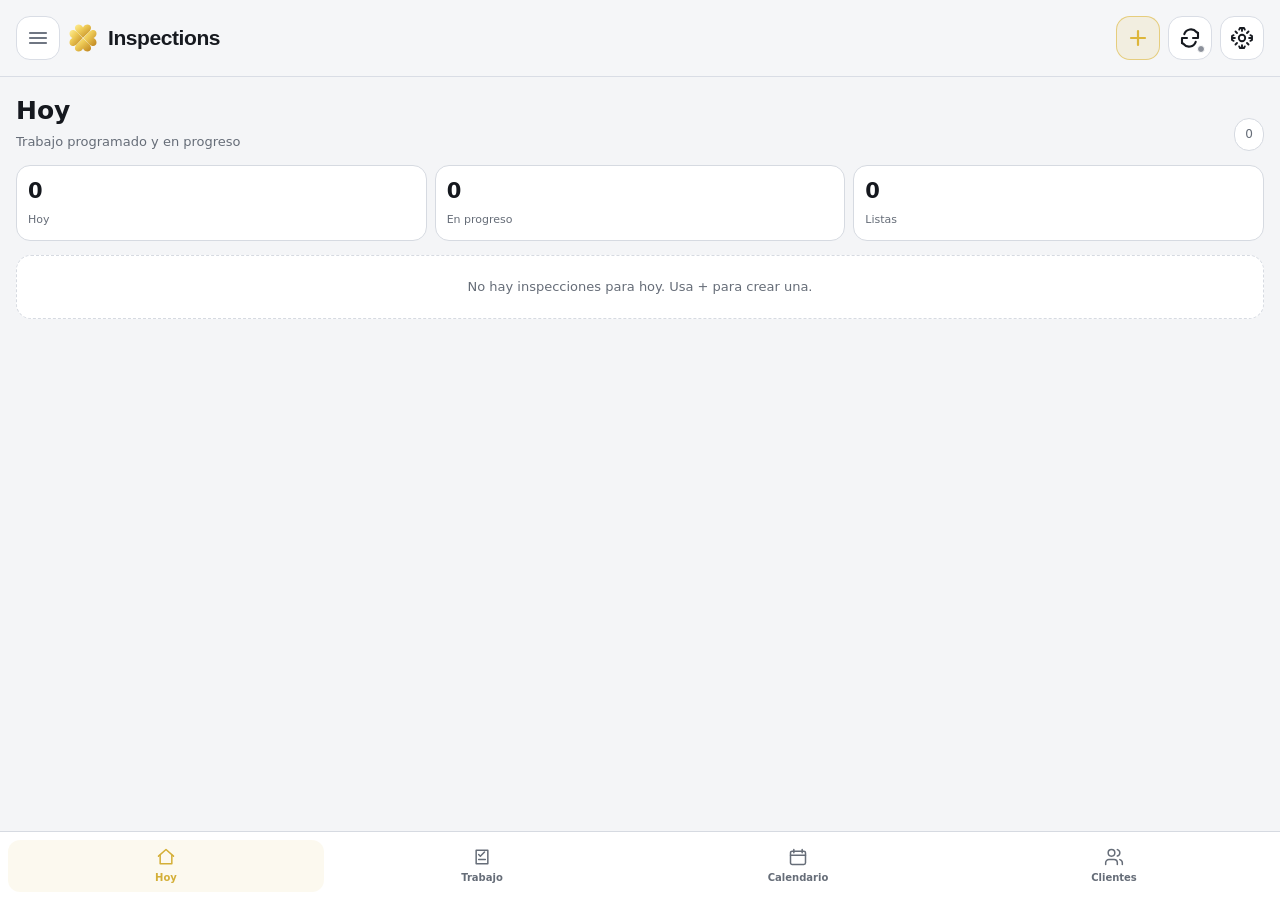
==== commit 20b25ecf: "Use exact shared Clover header component v1.0.0 — Inspection v0.9.5 DEV Vendor component unchanged a" ====
--- a/index.html
+++ b/index.html
@@ -9,8 +9,8 @@
 <meta name="apple-mobile-web-app-title" content="Clover Inspecciones">
 <link rel="manifest" href="./manifest.webmanifest">
 <link rel="apple-touch-icon" href="./icon-192.png">
-<link rel="stylesheet" href="./styles.css?v=094">
-<link rel="stylesheet" href="./shared-header.css?v=094">
+<link rel="stylesheet" href="./styles.css?v=095">
+<link rel="stylesheet" href="./header-integration.css?v=095">
 <title>Clover — Inspecciones</title>
 <script>
 (()=>{let theme='light';try{theme=localStorage.getItem('clover-inspection-theme')||'light'}catch(e){}if(theme==='system')theme=matchMedia('(prefers-color-scheme: dark)').matches?'dark':'light';const dark=theme==='dark';document.documentElement.dataset.theme=theme;document.documentElement.style.colorScheme=dark?'dark':'light';document.getElementById('themeMeta').content=dark?'#0F1117':'#F4F5F7';document.getElementById('statusBarMeta').content=dark?'black-translucent':'default'})();
@@ -19,16 +19,9 @@
 <body>
 <div id="updateBanner" class="update-banner hidden"><div><strong id="updateBannerText">Actualización disponible</strong><div class="small" id="updateBannerSub">Tus datos locales se conservarán.</div><div class="actions"><button id="updateLater" type="button">Más tarde</button><button id="updateNow" type="button" class="brand">Actualizar</button></div></div></div>
 
-<header id="cloverHeader" class="app-topbar shared-shell-header" data-header-contract="1.1">
-  <button id="workspaceMenuBtn" class="shell-iconbtn shell-menu shell-neutral" type="button" disabled aria-label="Cambiar espacio de trabajo" title="Cambiar espacio de trabajo"><svg viewBox="0 0 24 24" aria-hidden="true"><path d="M4 7h16M4 12h16M4 17h16"/></svg></button>
-  <button id="cloverHomeBtn" class="shell-brandmark" type="button" disabled aria-label="Inicio de Clover" title="Inicio de Clover"><img src="./brand-mark.png" alt="" aria-hidden="true"></button>
-  <div class="workspace-name"><strong id="brandSubtitle">Inspec<wbr>ciones</strong></div>
-  <div class="shell-actions">
-    <button id="globalNewBtn" class="shell-iconbtn shell-create" type="button" disabled aria-label="Nueva inspección" title="Nueva inspección"><svg viewBox="0 0 24 24" aria-hidden="true"><path d="M12 5v14M5 12h14"/></svg></button>
-    <button id="syncNowBtn" class="shell-iconbtn shell-sync shell-neutral sync-state-local" type="button" disabled aria-label="Datos y sincronización" title="Datos y sincronización"><svg viewBox="0 0 24 24" aria-hidden="true"><path d="M20 7h-5V2"/><path d="M20 7a8 8 0 0 0-14.6-2.5L4 7"/><path d="M4 17h5v5"/><path d="M4 17a8 8 0 0 0 14.6 2.5L20 17"/></svg><span id="syncStatusDot" class="shell-status-dot" aria-hidden="true"></span></button>
-    <button id="settingsBtn" class="shell-iconbtn shell-settings shell-neutral" type="button" disabled aria-label="Ajustes" title="Ajustes"><svg viewBox="0 0 24 24" aria-hidden="true"><path d="M12 15.2a3.2 3.2 0 1 0 0-6.4 3.2 3.2 0 0 0 0 6.4Z"/><path d="M19.4 15a1.7 1.7 0 0 0 .3 1.9l.1.1-2.8 2.8-.1-.1a1.7 1.7 0 0 0-1.9-.3 1.7 1.7 0 0 0-1 1.5V21h-4v-.1a1.7 1.7 0 0 0-1-1.5 1.7 1.7 0 0 0-1.9.3l-.1.1L4.2 17l.1-.1a1.7 1.7 0 0 0 .3-1.9A1.7 1.7 0 0 0 3.1 14H3v-4h.1a1.7 1.7 0 0 0 1.5-1 1.7 1.7 0 0 0-.3-1.9L4.2 7 7 4.2l.1.1a1.7 1.7 0 0 0 1.9.3 1.7 1.7 0 0 0 1-1.5V3h4v.1a1.7 1.7 0 0 0 1 1.5 1.7 1.7 0 0 0 1.9-.3l.1-.1L19.8 7l-.1.1a1.7 1.7 0 0 0-.3 1.9 1.7 1.7 0 0 0 1.5 1h.1v4h-.1a1.7 1.7 0 0 0-1.5 1Z"/></svg></button>
-  </div>
-</header>
+<div class="clover-header-positioner">
+  <clover-shell-header id="cloverHeader" workspace-name="Inspections" sync-state="offline" theme="light" create-disabled></clover-shell-header>
+</div>
 
 <main id="workspaceView" class="workspace-shell">
   <section class="workspace-pane" data-workspace-pane="today">
@@ -113,7 +106,8 @@
 <div class="hidden"><h1 id="headerTitle"></h1><p id="headerSub"></p><span id="versionChip"></span><div id="settingsHeading"></div><label id="languageLabel"></label><label id="themeLabel"></label><select id="languageSelect"><option value="es">Español</option><option value="en">English</option></select><select id="themeSelect"><option value="light">Claro</option><option value="dark">Oscuro</option><option value="system">Automático</option></select><div id="saveTitle"></div><div id="saveSub"></div><button id="settingsCloseBtn"></button><button id="persistBtn"></button><button id="importBtn"></button></div>
 
 <script>window.CLOVER_PACKAGE_LANG='es';</script>
-<script src="./shared-header.js?v=094"></script>
-<script src="./app.js?v=094"></script>
+<script type="module" src="./shared/clover-ui/clover-shell-header.js"></script>
+<script src="./header-adapter.js?v=095"></script>
+<script src="./app.js?v=095"></script>
 </body>
 </html>
--- a/header-integration.css
+++ b/header-integration.css
@@ -0,0 +1,21 @@
+/* App page positioning and existing detail panels only.
+ * Header visuals are exclusively owned by the byte-identical Shadow DOM component.
+ * No header color, typography, geometry, icon, Shadow DOM or CSS-variable overrides.
+ */
+:root{--shell-header-height:76px}
+.clover-header-positioner{position:sticky;top:0;z-index:35}
+.step,.unit-card{scroll-margin-top:calc(var(--shell-header-height) + 12px)}
+html{background:#F4F5F7;color-scheme:light}
+html[data-theme="dark"]{background:#0F1117;color-scheme:dark}
+#headerSyncDetails .setting-action{margin-top:10px}
+.sync-details-status{display:flex;align-items:center;gap:11px;min-height:62px;margin:12px 0;padding:11px 12px;border:1px solid var(--advisor-line);border-radius:14px;background:var(--advisor-card)}
+.sync-details-status>span:last-child{display:flex;min-width:0;flex-direction:column;gap:3px}
+.sync-details-status b{font-size:14px}.sync-details-status small{font-size:11px;color:var(--advisor-muted);line-height:1.35}
+.sync-detail-dot{flex:none;width:10px;height:10px;border-radius:999px;background:#737985}
+.sync-detail-dot.state-pending{background:#D4AF37}.sync-detail-dot.state-error{background:#FF4B4B}
+.workspace-switch-list{display:grid;gap:8px;margin-top:14px}
+.workspace-switch{display:grid;grid-template-columns:minmax(0,1fr) auto;align-items:center;gap:11px;width:100%;min-width:0;min-height:62px;text-align:left;border:1px solid var(--advisor-line);border-radius:14px;padding:12px;background:var(--advisor-card);color:var(--advisor-text)}
+.workspace-switch.current{border-color:rgba(212,175,55,.55)}
+.workspace-switch>span:first-child{display:flex;flex-direction:column;gap:4px;min-width:0}
+.workspace-switch b{font-size:14px}.workspace-switch small{font-size:12px;font-weight:400;line-height:1.4;color:var(--advisor-muted)}
+.workspace-switch:active{background:var(--advisor-card2)}
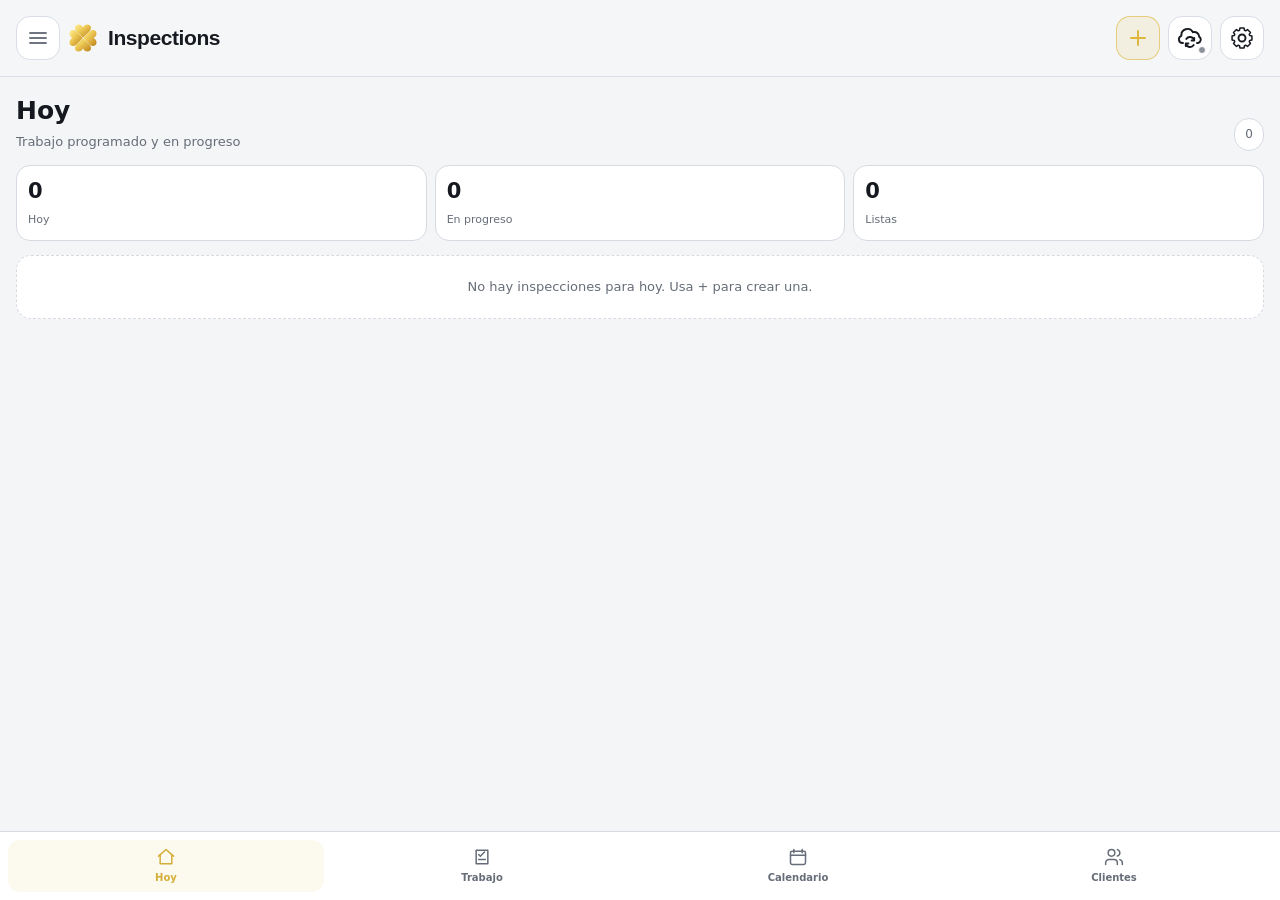
==== commit 16a12c10: "fix(ui): publish shared header 1.1.1 and full-bleed Inspection icons" ====
--- a/index.html
+++ b/index.html
@@ -8,13 +8,14 @@
 <meta name="apple-mobile-web-app-status-bar-style" content="black-translucent" id="statusBarMeta">
 <meta name="apple-mobile-web-app-title" content="Clover Inspecciones">
 <link rel="manifest" href="./manifest.webmanifest">
-<link rel="apple-touch-icon" href="./icon-192.png">
+<link rel="apple-touch-icon" href="./icons/clover-v111/apple-touch-icon-180.png" sizes="180x180" type="image/png">
 <link rel="stylesheet" href="./styles.css?v=095">
 <link rel="stylesheet" href="./header-integration.css?v=095">
 <title>Clover — Inspecciones</title>
 <script>
 (()=>{let theme='light';try{theme=localStorage.getItem('clover-inspection-theme')||'light'}catch(e){}if(theme==='system')theme=matchMedia('(prefers-color-scheme: dark)').matches?'dark':'light';const dark=theme==='dark';document.documentElement.dataset.theme=theme;document.documentElement.style.colorScheme=dark?'dark':'light';document.getElementById('themeMeta').content=dark?'#0F1117':'#F4F5F7';document.getElementById('statusBarMeta').content=dark?'black-translucent':'default'})();
 </script>
+<link rel="icon" href="./icons/clover-v111/icon-192.png" sizes="192x192" type="image/png">
 </head>
 <body>
 <div id="updateBanner" class="update-banner hidden"><div><strong id="updateBannerText">Actualización disponible</strong><div class="small" id="updateBannerSub">Tus datos locales se conservarán.</div><div class="actions"><button id="updateLater" type="button">Más tarde</button><button id="updateNow" type="button" class="brand">Actualizar</button></div></div></div>
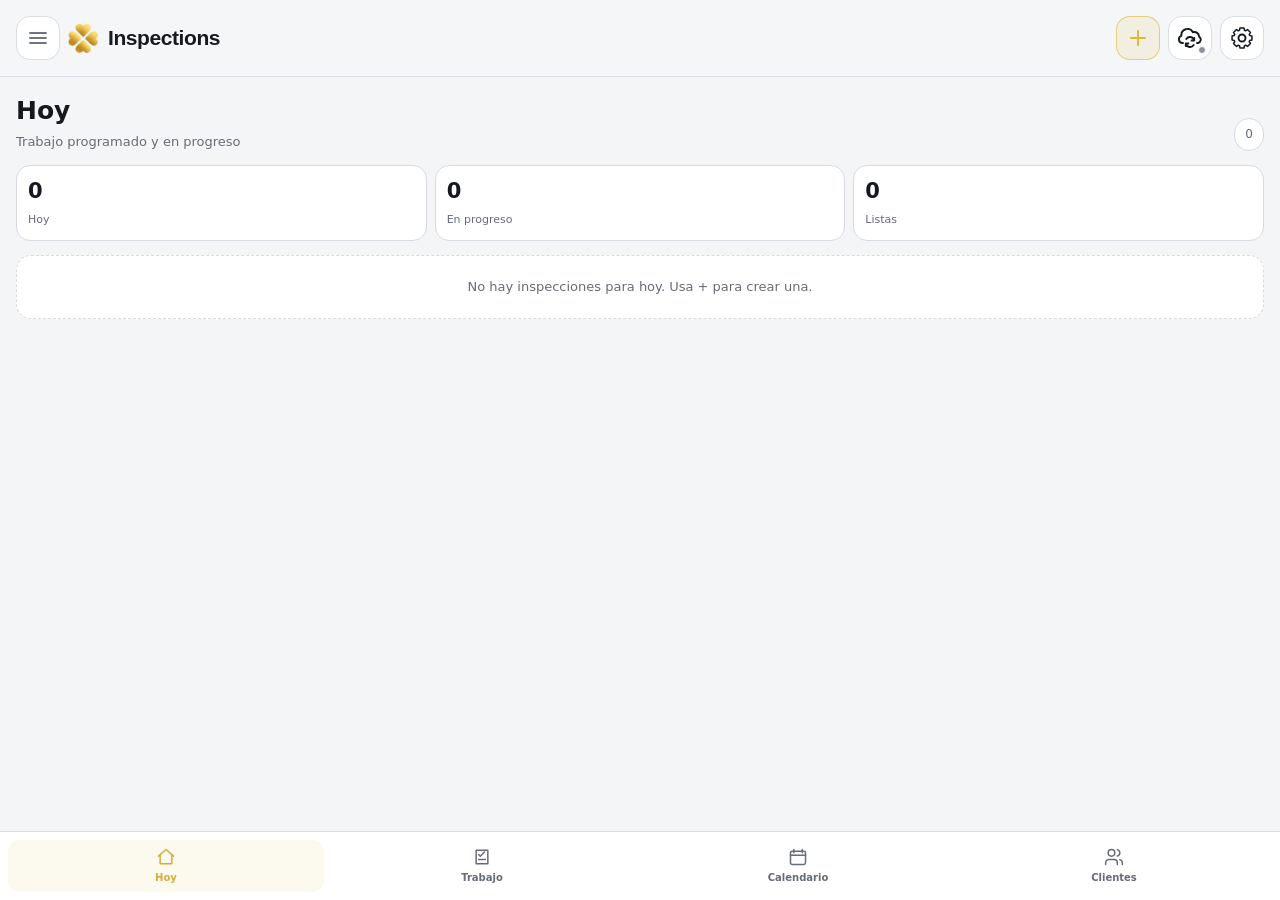
==== commit 1f8835af: "fix(ui): exact sign-in Clover in header 1.1.2; preserve approved app icons" ====
--- a/index.html
+++ b/index.html
@@ -107,7 +107,7 @@
 <div class="hidden"><h1 id="headerTitle"></h1><p id="headerSub"></p><span id="versionChip"></span><div id="settingsHeading"></div><label id="languageLabel"></label><label id="themeLabel"></label><select id="languageSelect"><option value="es">Español</option><option value="en">English</option></select><select id="themeSelect"><option value="light">Claro</option><option value="dark">Oscuro</option><option value="system">Automático</option></select><div id="saveTitle"></div><div id="saveSub"></div><button id="settingsCloseBtn"></button><button id="persistBtn"></button><button id="importBtn"></button></div>
 
 <script>window.CLOVER_PACKAGE_LANG='es';</script>
-<script type="module" src="./shared/clover-ui/clover-shell-header.js"></script>
+<script type="module" src="./shared/clover-ui/clover-shell-header.js?v=1.1.2"></script>
 <script src="./header-adapter.js?v=095"></script>
 <script src="./app.js?v=095"></script>
 </body>
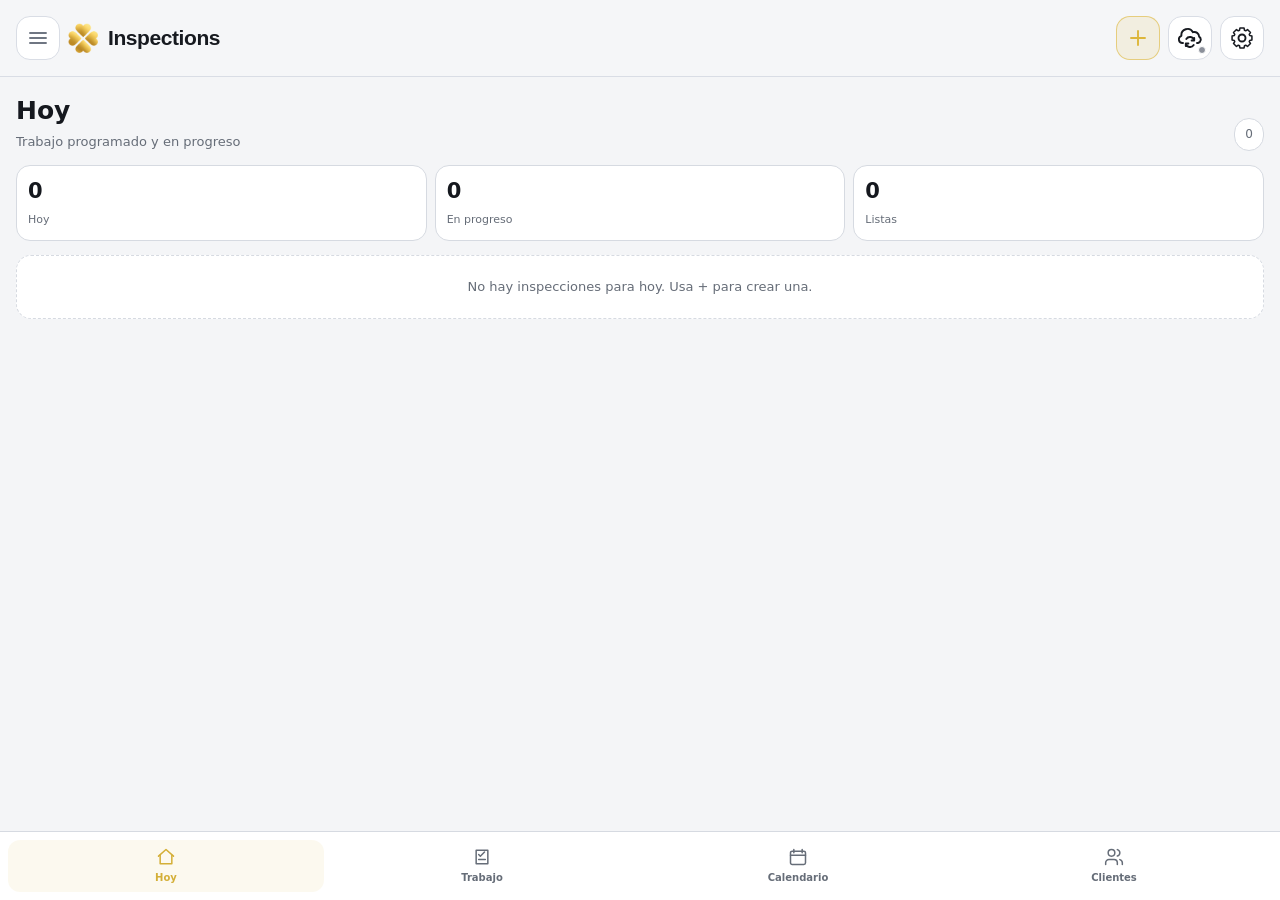
==== commit 81d7c11b: "feat(settings): integrate approved Clover account, preferences and storage design" ====
--- a/index.html
+++ b/index.html
@@ -16,6 +16,7 @@
 (()=>{let theme='light';try{theme=localStorage.getItem('clover-inspection-theme')||'light'}catch(e){}if(theme==='system')theme=matchMedia('(prefers-color-scheme: dark)').matches?'dark':'light';const dark=theme==='dark';document.documentElement.dataset.theme=theme;document.documentElement.style.colorScheme=dark?'dark':'light';document.getElementById('themeMeta').content=dark?'#0F1117':'#F4F5F7';document.getElementById('statusBarMeta').content=dark?'black-translucent':'default'})();
 </script>
 <link rel="icon" href="./icons/clover-v111/icon-192.png" sizes="192x192" type="image/png">
+<script src="./shared/clover-settings/clover-settings.js?v=1.0.0"></script>
 </head>
 <body>
 <div id="updateBanner" class="update-banner hidden"><div><strong id="updateBannerText">Actualización disponible</strong><div class="small" id="updateBannerSub">Tus datos locales se conservarán.</div><div class="actions"><button id="updateLater" type="button">Más tarde</button><button id="updateNow" type="button" class="brand">Actualizar</button></div></div></div>
@@ -112,3 +113,4 @@
 <script src="./app.js?v=095"></script>
 </body>
 </html>
+
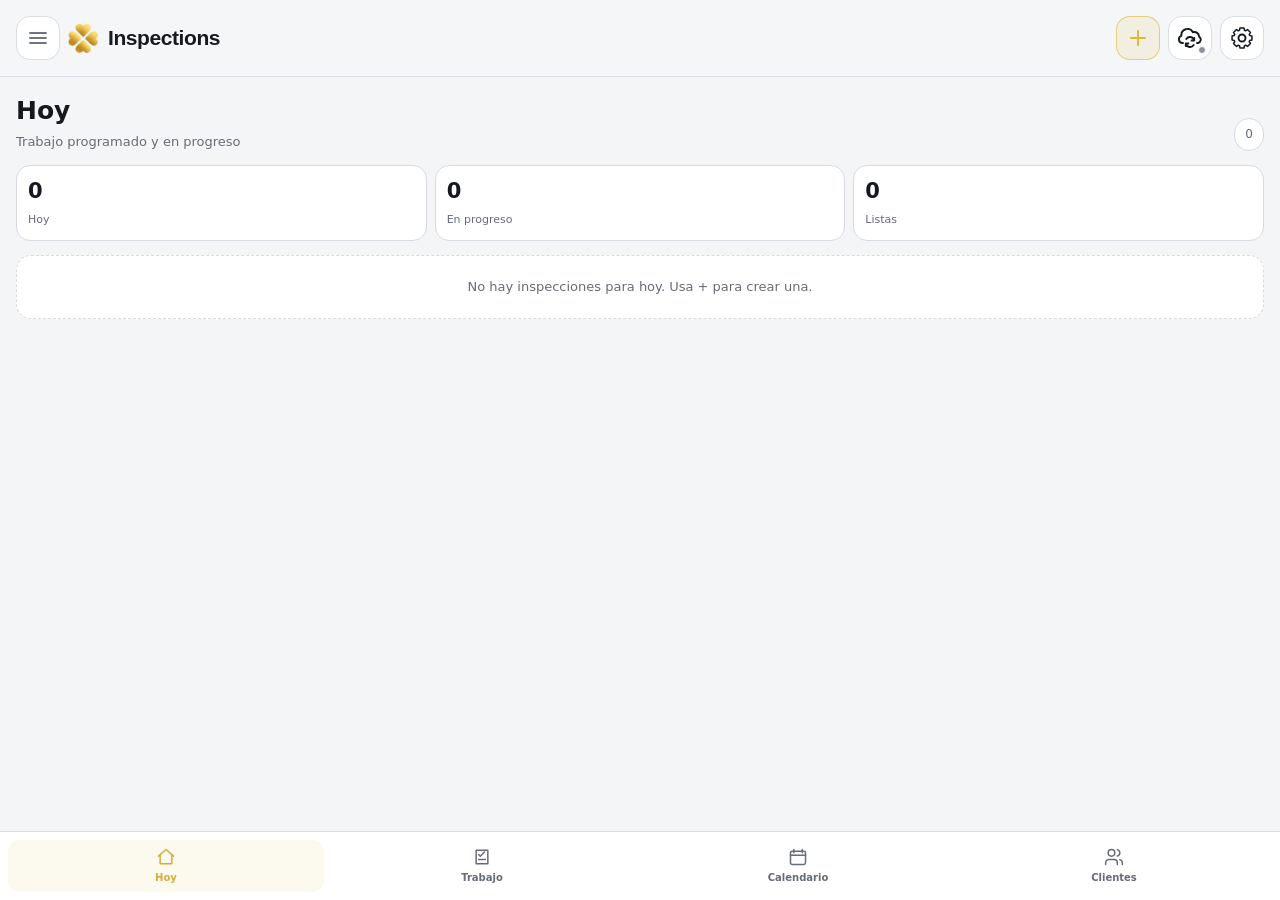
==== commit 21dcb456: "Fix Settings background scrolling and preserve viewport state" ====
--- a/index.html
+++ b/index.html
@@ -16,7 +16,7 @@
 (()=>{let theme='light';try{theme=localStorage.getItem('clover-inspection-theme')||'light'}catch(e){}if(theme==='system')theme=matchMedia('(prefers-color-scheme: dark)').matches?'dark':'light';const dark=theme==='dark';document.documentElement.dataset.theme=theme;document.documentElement.style.colorScheme=dark?'dark':'light';document.getElementById('themeMeta').content=dark?'#0F1117':'#F4F5F7';document.getElementById('statusBarMeta').content=dark?'black-translucent':'default'})();
 </script>
 <link rel="icon" href="./icons/clover-v111/icon-192.png" sizes="192x192" type="image/png">
-<script src="./shared/clover-settings/clover-settings.js?v=1.0.0"></script>
+<script src="./shared/clover-settings/clover-settings.js?v=1.0.1"></script>
 </head>
 <body>
 <div id="updateBanner" class="update-banner hidden"><div><strong id="updateBannerText">Actualización disponible</strong><div class="small" id="updateBannerSub">Tus datos locales se conservarán.</div><div class="actions"><button id="updateLater" type="button">Más tarde</button><button id="updateNow" type="button" class="brand">Actualizar</button></div></div></div>
@@ -114,3 +114,4 @@
 </body>
 </html>
 
+
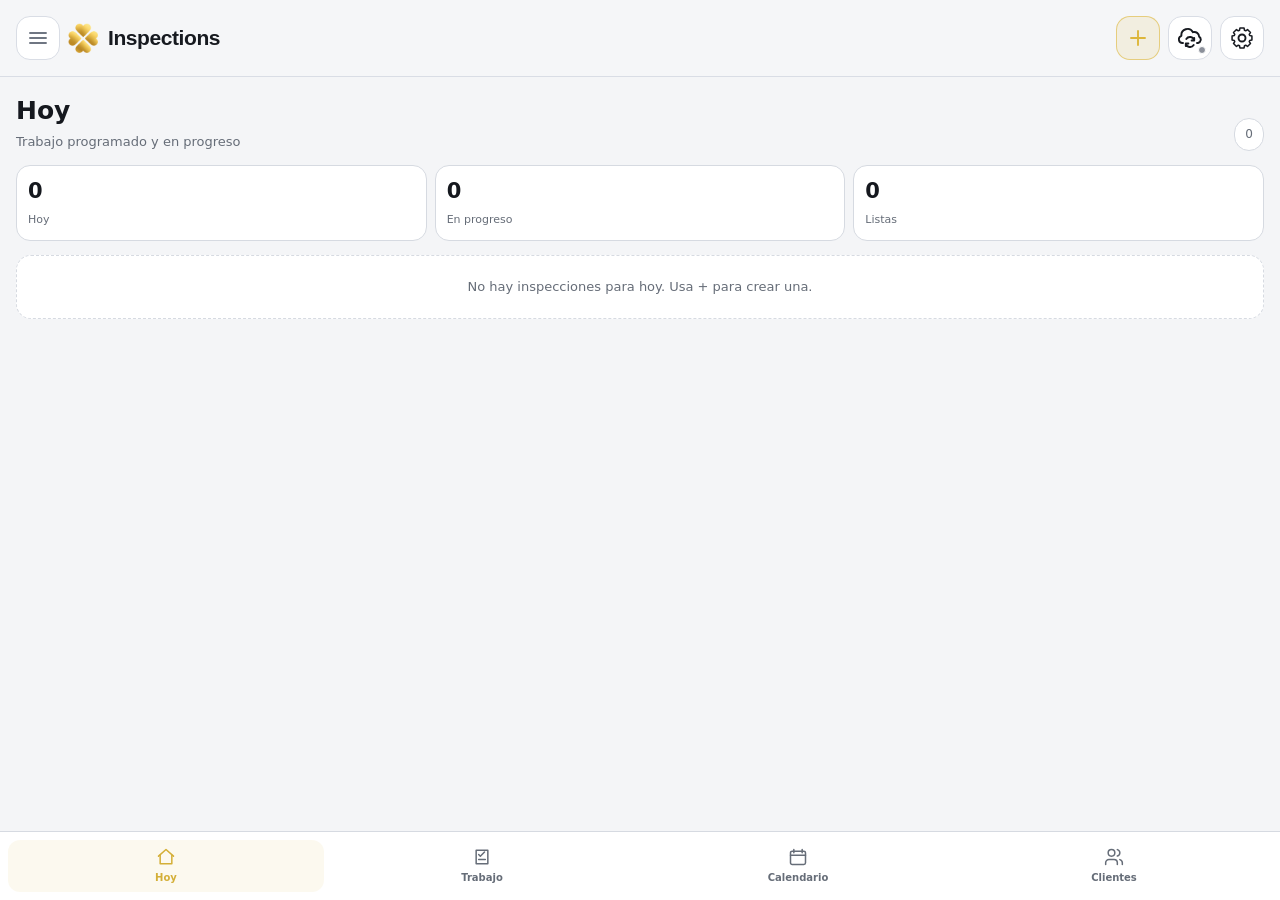
==== commit eddcad54: "Release approved Clover entry UI 1.0.3; preserve auth and workspace data" ====
--- a/index.html
+++ b/index.html
@@ -17,6 +17,10 @@
 </script>
 <link rel="icon" href="./icons/clover-v111/icon-192.png" sizes="192x192" type="image/png">
 <script src="./shared/clover-settings/clover-settings.js?v=1.0.1"></script>
+
+<link rel="stylesheet" href="./shared/clover-auth/releases/1.0.3/clover-auth-ui.css">
+<link rel="stylesheet" href="./entry-theme.css">
+<script src="./shared/clover-auth/releases/1.0.3/clover-auth-ui.js"></script>
 </head>
 <body>
 <div id="updateBanner" class="update-banner hidden"><div><strong id="updateBannerText">Actualización disponible</strong><div class="small" id="updateBannerSub">Tus datos locales se conservarán.</div><div class="actions"><button id="updateLater" type="button">Más tarde</button><button id="updateNow" type="button" class="brand">Actualizar</button></div></div></div>
--- a/shared/clover-auth/releases/1.0.3/clover-auth-ui.css
+++ b/shared/clover-auth/releases/1.0.3/clover-auth-ui.css
@@ -0,0 +1,62 @@
+/* Clover Auth UI 1.0.3 — approved visual update.
+ * Reuses host app tokens; fallbacks match the current Advisor workspace.
+ * Page chrome is owned only while mounted. Auth behavior is unchanged. */
+html[data-clover-auth-page="dark"]{--clover-auth-page-bg:var(--bg,#0F1117);color-scheme:dark}
+html[data-clover-auth-page="light"]{--clover-auth-page-bg:var(--bg,#F4F5F7);color-scheme:light}
+html[data-clover-auth-page],html[data-clover-auth-page] body{background:var(--clover-auth-page-bg)!important;overflow:hidden!important;overscroll-behavior:none}
+html[data-clover-auth-page] body{position:fixed;inset:0;width:100%}
+[data-clover-auth-mount]{background:var(--clover-auth-page-bg)!important;overflow:hidden!important}
+clover-auth-shell{--ca-bg:var(--bg,#0F1117);--ca-field:var(--card,#131720);--ca-border:var(--line,#2B313D);--ca-text:var(--text,#F6F7F9);--ca-muted:var(--muted,#A6ABB5);--ca-gold:var(--gold,#D4AF37);--ca-label:var(--ca-muted);--ca-action:var(--ca-gold);--ca-off:#353941;--ca-off-text:#858a92;--ca-font:var(--clover-ui-font,-apple-system,BlinkMacSystemFont,"SF Pro Text",Inter,system-ui,sans-serif);display:block;min-height:100%;color:var(--ca-text);color-scheme:dark;background:var(--ca-bg);font:400 16px/1.45 var(--ca-font);text-align:left;-webkit-text-size-adjust:100%;overflow-wrap:anywhere}
+clover-auth-shell[data-theme="light"]{--ca-bg:var(--bg,#F4F5F7);--ca-field:var(--card,#FFFFFF);--ca-border:var(--line,#D6DAE1);--ca-text:var(--text,#15181E);--ca-muted:var(--muted,#666D78);--ca-action:var(--ca-text);color-scheme:light}
+clover-auth-shell *,clover-auth-shell *::before,clover-auth-shell *::after{box-sizing:border-box}
+/* The safe edges sit OUTSIDE the scroller, so branding cannot pass behind them. */
+clover-auth-shell{--ca-safe-top:env(safe-area-inset-top,0px);--ca-safe-bottom:env(safe-area-inset-bottom,0px);--ca-safe-left:env(safe-area-inset-left,0px);--ca-safe-right:env(safe-area-inset-right,0px);position:fixed;z-index:1000;top:var(--ca-viewport-top,0px);left:0;right:0;min-height:0;height:100vh;height:var(--ca-viewport-height,100dvh);overflow:hidden;isolation:isolate}
+clover-auth-shell .ca-viewport{position:absolute;inset:var(--ca-safe-top) var(--ca-safe-right) var(--ca-safe-bottom) var(--ca-safe-left);overflow:auto;overscroll-behavior:contain;-webkit-overflow-scrolling:touch;scroll-padding-block:20px}
+clover-auth-shell[data-keyboard] .ca-viewport{bottom:0}
+clover-auth-shell .ca-wrap{width:min(100%,460px);min-height:100%;margin:0 auto;padding:48px 28px 30px;display:flex;flex-direction:column;justify-content:flex-start}
+clover-auth-shell .ca-brand{width:280px;max-width:100%;margin:0 auto 38px;text-align:center;flex:none}
+clover-auth-shell .ca-mark{display:block;width:98px;height:98px;object-fit:contain;margin:0 auto 22px}
+clover-auth-shell .ca-lockup{display:block;width:100%;height:auto;overflow:visible;fill:var(--ca-gold)}
+clover-auth-shell .ca-wordmark{font:700 83px Arial,Helvetica,sans-serif;letter-spacing:-3px}
+clover-auth-shell .ca-tagline{font:600 14px Arial,Helvetica,sans-serif;letter-spacing:1.2px}
+/* Sign-in carries the full lockup; other entry screens use the same simple symbol as break. */
+clover-auth-shell:not([data-view="login"]) .ca-brand{width:72px;margin-bottom:38px}
+clover-auth-shell:not([data-view="login"]) .ca-mark{width:72px;height:72px;margin-bottom:0}
+clover-auth-shell .ca-card{width:100%;min-width:0}
+clover-auth-shell h1{font:700 25px/1.25 var(--ca-font);margin:0 0 18px;text-align:center;color:var(--ca-text)}
+clover-auth-shell .ca-name{font-size:17px;font-weight:700;color:var(--ca-text);text-align:center;margin:0 0 25px}
+clover-auth-shell form{display:block;margin:0;width:100%;min-width:0}
+clover-auth-shell .ca-field{display:block;margin:0 0 19px;color:var(--ca-label);font-weight:600;font-size:12px;line-height:1.4;text-align:left}
+clover-auth-shell .ca-field>span:first-child{display:block;margin:0 0 8px}
+clover-auth-shell .ca-input-wrap{display:block;position:relative;width:100%}
+clover-auth-shell input{appearance:none;-webkit-appearance:none;width:100%;min-width:0;height:46px;min-height:46px;display:block;margin:0;border:1px solid var(--ca-border);border-radius:12px;padding:10px 12px;background:var(--ca-field);color:var(--ca-text);font:400 16px/1.3 var(--ca-font);outline:0;box-shadow:none;scroll-margin-block:20px;letter-spacing:normal}
+clover-auth-shell input[data-secret]{padding-right:76px}
+clover-auth-shell input[data-field="code"],clover-auth-shell input[data-field="confirmCode"],clover-auth-shell input[data-field="otp"]{font-variant-numeric:tabular-nums;letter-spacing:.24em}
+clover-auth-shell input:focus{border-color:var(--ca-gold);box-shadow:0 0 0 2px color-mix(in srgb,var(--ca-gold) 22%,transparent)}
+clover-auth-shell input[readonly]{opacity:1}
+clover-auth-shell input:-webkit-autofill,clover-auth-shell input:-webkit-autofill:hover,clover-auth-shell input:-webkit-autofill:focus{box-shadow:0 0 0 1000px var(--ca-field) inset;-webkit-text-fill-color:var(--ca-text);caret-color:var(--ca-text);animation:ca-autofilled .01s}
+clover-auth-shell input:autofill{box-shadow:0 0 0 1000px var(--ca-field) inset;color:var(--ca-text);animation:ca-autofilled .01s}
+@keyframes ca-autofilled{from{opacity:.99}to{opacity:1}}
+clover-auth-shell button,clover-auth-shell a{font-family:var(--ca-font);touch-action:manipulation;-webkit-tap-highlight-color:transparent;cursor:pointer;text-decoration:none;letter-spacing:normal}
+clover-auth-shell button:focus-visible,clover-auth-shell a:focus-visible{outline:2px solid var(--ca-gold);outline-offset:3px}
+clover-auth-shell .ca-reveal{position:absolute;right:7px;top:1px;min-width:58px;min-height:44px;padding:0 6px;margin:0;border:0;border-radius:8px;background:transparent;box-shadow:none;color:var(--ca-action);font-size:13px;font-weight:700;line-height:1;text-transform:none}
+clover-auth-shell .ca-primary{display:block;width:100%;min-height:50px;margin:12px 0 9px;padding:11px 13px;border:0;border-radius:13px;background:var(--clover-primary-background,linear-gradient(135deg,#b98b22,#e0bb47));color:var(--clover-primary-text,#15120a);font-size:16px;font-weight:750;line-height:1.45;text-align:center;box-shadow:none}
+clover-auth-shell .ca-primary:disabled{background:var(--ca-off);color:var(--ca-off-text);opacity:1;cursor:default;box-shadow:none}
+clover-auth-shell .ca-link{display:block;width:100%;min-height:44px;margin:0;padding:11px 6px;border:0;border-radius:8px;background:transparent;color:var(--ca-action);font-size:15px;line-height:1.45;font-weight:600;text-align:center;box-shadow:none}
+clover-auth-shell .ca-forgot{margin:-8px auto 9px;max-width:max-content}
+clover-auth-shell .ca-link:disabled,clover-auth-shell .ca-reveal:disabled{opacity:.55;cursor:default}
+clover-auth-shell [data-action="language"]{font-size:13px;font-weight:400;margin-top:15px;color:var(--ca-muted)}
+clover-auth-shell .ca-message:empty{display:none}
+clover-auth-shell .ca-message,clover-auth-shell .ca-help{font-size:14px;line-height:1.5;margin:0 0 20px;color:var(--ca-muted)}
+clover-auth-shell .ca-help{text-align:center}
+clover-auth-shell .ca-message.ca-error,clover-auth-shell .ca-help.ca-error{border:1px solid #ad6262;border-radius:11px;padding:11px 13px;color:#ffbebe;background:rgba(150,40,40,.1)}
+clover-auth-shell[data-theme="light"] .ca-error{color:#842c2c}
+clover-auth-shell .ca-help.ca-success{border:1px solid #648474;border-radius:11px;padding:12px;color:#d9f1e4;background:#14221c}
+clover-auth-shell[data-theme="light"] .ca-help.ca-success{color:#244635;background:#eaf4ee}
+clover-auth-shell .ca-context{font-size:13px;line-height:1.5;color:var(--ca-muted);margin:20px 0 0}
+clover-auth-shell .ca-spinner{display:block;width:25px;height:25px;border:2px solid var(--ca-border);border-top-color:var(--ca-gold);border-radius:50%;margin:0 auto 18px;animation:ca-spin .9s linear infinite}
+@keyframes ca-spin{to{transform:rotate(360deg)}}
+@media(min-height:850px){clover-auth-shell .ca-wrap{padding-top:70px}}
+@media(max-width:360px){clover-auth-shell .ca-wrap{padding-left:22px;padding-right:22px}clover-auth-shell .ca-brand{width:260px}}
+/* Keep the SAME lockup on short/keyboard viewports; scroll rather than shrink it. */
+@media(prefers-reduced-motion:reduce){clover-auth-shell .ca-spinner{animation:none}}
--- a/entry-theme.css
+++ b/entry-theme.css
@@ -0,0 +1,2 @@
+/* Approved entry screens inherit this app's palette. */
+html[data-clover-auth-page]{--bg:var(--advisor-bg);--card:var(--advisor-card);--text:var(--advisor-text);--line:var(--advisor-line);--muted:var(--advisor-muted);--gold:var(--advisor-gold);}
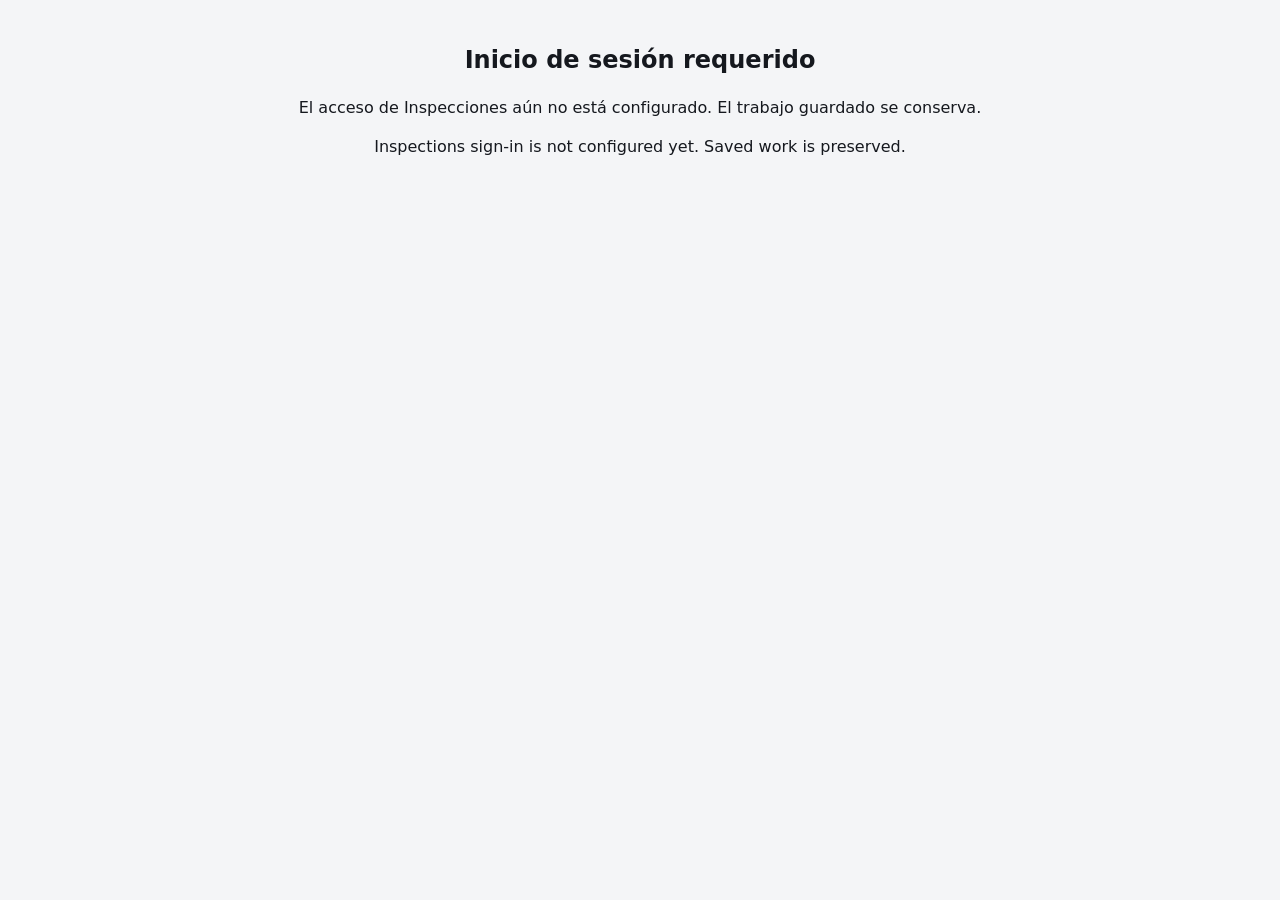
==== commit 4d7b9068: "Add Inspections shared authorization candidate and account-isolated storage" ====
--- a/index.html
+++ b/index.html
@@ -21,8 +21,9 @@
 <link rel="stylesheet" href="./shared/clover-auth/releases/1.0.3/clover-auth-ui.css">
 <link rel="stylesheet" href="./entry-theme.css">
 <script src="./shared/clover-auth/releases/1.0.3/clover-auth-ui.js"></script>
-</head>
-<body>
+<style>html:not([data-inspections-ready="true"]) [data-clover-operational],[data-clover-operational][hidden]{display:none!important}#inspections-entry[hidden]{display:none}#inspections-entry:not([data-clover-auth-mount]){padding:24px;text-align:center}</style>
+<script src="./shared/clover-auth/releases/1.0.3/clover-auth-legacy.js"></script></head>
+<body><section id="inspections-entry"><h1>Inicio de sesión requerido</h1><p>El acceso de Inspecciones aún no está configurado. El trabajo guardado se conserva.</p><p lang="en">Inspections sign-in is not configured yet. Saved work is preserved.</p></section><div id="inspections-operational" data-clover-operational hidden inert>
 <div id="updateBanner" class="update-banner hidden"><div><strong id="updateBannerText">Actualización disponible</strong><div class="small" id="updateBannerSub">Tus datos locales se conservarán.</div><div class="actions"><button id="updateLater" type="button">Más tarde</button><button id="updateNow" type="button" class="brand">Actualizar</button></div></div></div>
 
 <div class="clover-header-positioner">
@@ -113,9 +114,10 @@
 
 <script>window.CLOVER_PACKAGE_LANG='es';</script>
 <script type="module" src="./shared/clover-ui/clover-shell-header.js?v=1.1.2"></script>
-<script src="./header-adapter.js?v=095"></script>
-<script src="./app.js?v=095"></script>
+
+</div><script type="module" src="./inspections-login.mjs"></script>
 </body>
 </html>
 
 
+
